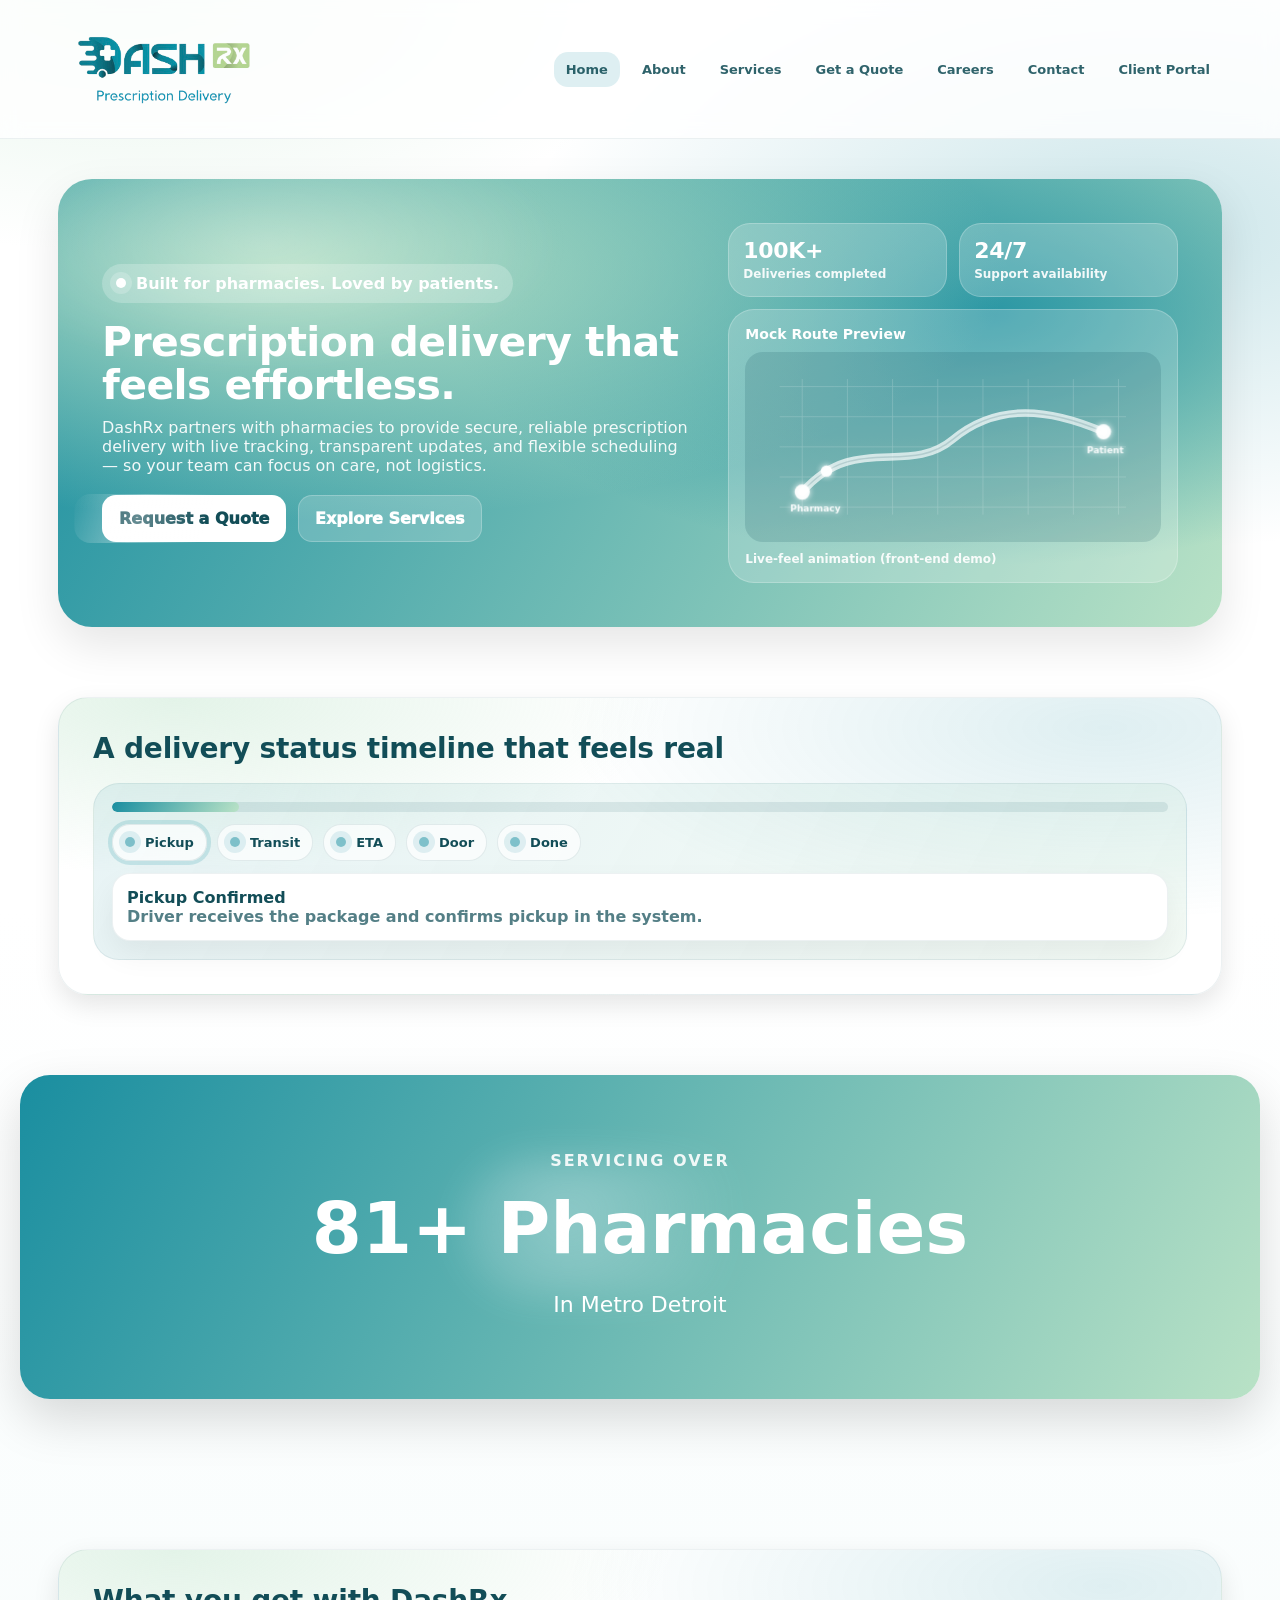
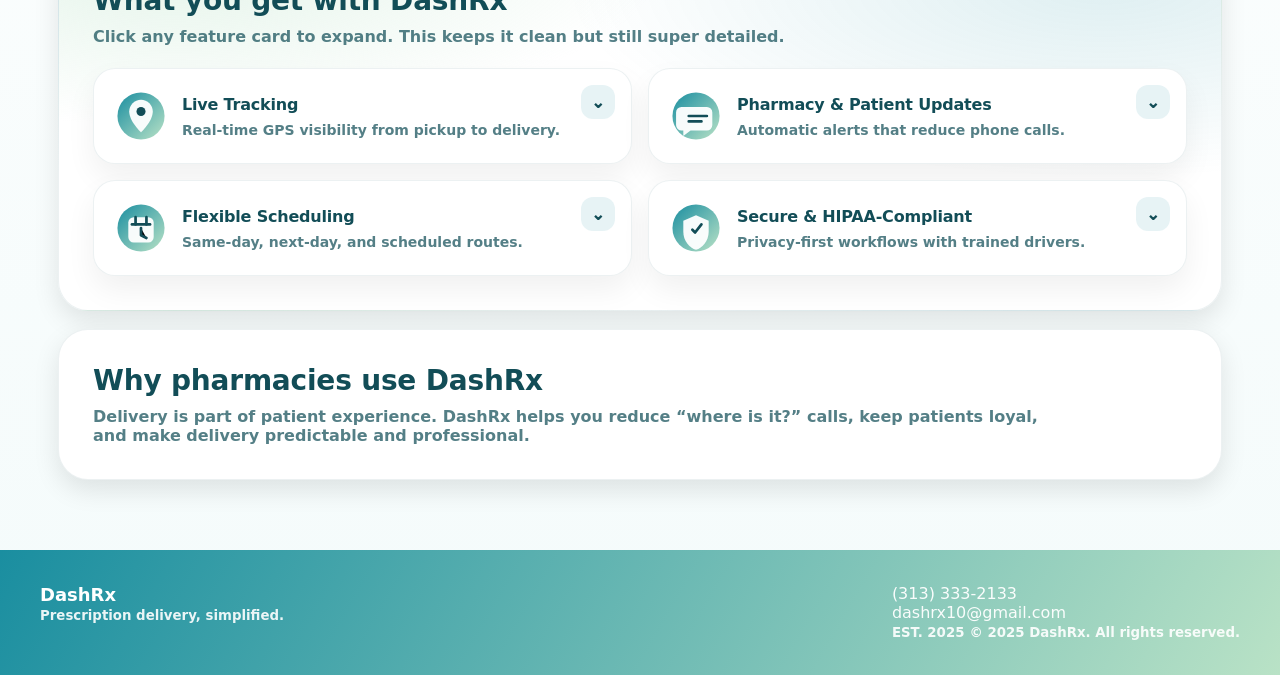
==== index.html @ f0a57be0 "Add files via upload" ====
<!doctype html><html lang="en"><head>
<meta charset="utf-8"><meta name="viewport" content="width=device-width, initial-scale=1">
<title>DashRx | Prescription Delivery Partner</title><link rel="stylesheet" href="css/style.css"></head>
<body><div class="page">

<div class="header">
  <div class="navbar">
    <a class="brand" href="index.html">
      <img src="assets/dashrx_logo.png" alt="DashRx logo">
      <div class="brand-text">
      </div>
    </a>
    <nav class="navlinks"><a href="index.html" aria-current="page">Home</a>
<a href="about.html">About</a>
<a href="services.html">Services</a>
<a href="quote.html">Get a Quote</a>
<a href="careers.html">Careers</a>
<a href="contact.html">Contact</a><a href="https://dispatch.spoke.com/login" target="_blank" rel="noopener noreferrer">Client Portal</a>
</nav>
    <button class="navbtn" type="button" data-navbtn aria-expanded="false" aria-label="Open menu">Menu</button>
  </div>
  <div class="drawer" data-drawer data-open="false"><a href="index.html">Home</a>
<a href="about.html">About</a>
<a href="services.html">Services</a>
<a href="quote.html">Get a Quote</a>
<a href="careers.html">Careers</a>
<a href="contact.html">Contact</a>
<a href="https://dispatch.spoke.com/login" target="_blank" rel="noopener noreferrer" class="portal-link">Client Portal</a></div>
</div>

<div class="hero"><div class="hero-wrap">
  <canvas class="particles" data-particles></canvas><div class="hero-grid">
  <div>
    <div class="kicker"><span class="dot"></span> Built for pharmacies. Loved by patients.</div>
    <h1>Prescription delivery that feels effortless.</h1>
    <p>DashRx partners with pharmacies to provide secure, reliable prescription delivery with live tracking, transparent updates, and flexible scheduling — so your team can focus on care, not logistics.</p>
    <div class="hero-cta">
      <a class="btn primary" href="quote.html">Request a Quote</a>
      <a class="btn ghost" href="services.html">Explore Services</a>
    </div>
  </div>
  <aside class="hero-side" aria-label="DashRx live preview widgets">
    <div class="kpi-row">
      <div class="kpi"><strong data-counter data-target="100" data-suffix="K+">0</strong><span>Deliveries completed</span></div>
      <div class="kpi"><strong data-counter data-target="24" data-suffix="/7">0</strong><span>Support availability</span></div>
    </div>
    <div class="mapcard">
      <h3>Mock Route Preview</h3>
      <div class="mapwrap">
<svg viewBox="0 0 520 220" xmlns="http://www.w3.org/2000/svg" aria-label="Mock route map">
  <defs>
    <linearGradient id="road" x1="0" y1="0" x2="1" y2="1">
      <stop offset="0" stop-color="rgba(255,255,255,.80)"/>
      <stop offset="1" stop-color="rgba(255,255,255,.55)"/>
    </linearGradient>
    <filter id="glow" x="-50%" y="-50%" width="200%" height="200%">
      <feGaussianBlur stdDeviation="4" result="b"/>
      <feMerge><feMergeNode in="b"/><feMergeNode in="SourceGraphic"/></feMerge>
    </filter>
  </defs>
  <g opacity="0.22" stroke="white">
    <path d="M30 30H490" /><path d="M30 70H490" /><path d="M30 110H490" /><path d="M30 150H490" /><path d="M30 190H490" />
    <path d="M60 20V200" /><path d="M120 20V200" /><path d="M180 20V200" /><path d="M240 20V200" />
    <path d="M300 20V200" /><path d="M360 20V200" /><path d="M420 20V200" /><path d="M480 20V200" />
  </g>
  <path data-mappath d="M60 170 C 130 90, 200 150, 260 100 S 390 60, 460 90" stroke="url(#road)" stroke-width="10" fill="none" stroke-linecap="round"/>
  <path d="M60 170 C 130 90, 200 150, 260 100 S 390 60, 460 90" stroke="rgba(18,77,87,.30)" stroke-width="2" fill="none" stroke-linecap="round" opacity="0.55"/>
  <g filter="url(#glow)">
    <circle cx="60" cy="170" r="10" fill="white" opacity=".95"/><circle cx="460" cy="90" r="10" fill="white" opacity=".95"/>
    <text x="44" y="196" font-size="12" fill="white" opacity=".92" font-weight="800">Pharmacy</text>
    <text x="438" y="118" font-size="12" fill="white" opacity=".92" font-weight="800">Patient</text>
  </g>
  <circle data-mapdot cx="60" cy="170" r="7.5" fill="white" opacity=".98" filter="url(#glow)"/>
</svg>
</div>
      <div class="map-legend">Live-feel animation (front-end demo)</div>
    </div>
  </aside>
</div></div></div></div>


<section class="section"><div class="panel soft">
  <h2 class="h2">A delivery status timeline that feels real</h2>
  <div class="timeline" data-timeline>
    <div class="tline-bar"><div data-tbar></div></div>

    <div class="tline-steps">
      <div class="tstep active" data-tstep data-pct="12" data-title="Pickup Confirmed" data-msg="Driver receives the package and confirms pickup in the system.">
        <span class="dotmini"></span> Pickup
      </div>
      <div class="tstep" data-tstep data-pct="38" data-title="In Transit" data-msg="Live tracking is active. ETA updates as the driver moves.">
        <span class="dotmini"></span> Transit
      </div>
      <div class="tstep" data-tstep data-pct="62" data-title="Arriving Soon" data-msg="Patient notified and delivery window confirmed.">
        <span class="dotmini"></span> ETA
      </div>
      <div class="tstep" data-tstep data-pct="84" data-title="At Door" data-msg="Driver arrives and completes verification steps your pharmacy requires.">
        <span class="dotmini"></span> Door
      </div>
      <div class="tstep" data-tstep data-pct="100" data-title="Delivered" data-msg="Delivery completed with proof-of-delivery recorded.">
        <span class="dotmini"></span> Done
      </div>
    </div>

    <div class="tdetail">
      <strong data-ttitle>Pickup Confirmed</strong>
      <span data-tmsg>Driver receives the package and confirms pickup in the system.</span>
    </div>
  </div>
</div></section>
<section style="padding:80px 20px; text-align:center; position:relative; overflow:hidden;">
  <div style="background:linear-gradient(120deg,#1a8ea0,#b9e2c6); border-radius:30px; padding:60px 40px; color:white; box-shadow:0 20px 50px rgba(0,0,0,0.15);">
    <p style="letter-spacing:2px; font-weight:600; opacity:0.9;">SERVICING OVER</p>
    <h1 style="font-size:clamp(40px, 10vw, 72px); font-weight:800; margin:10px 0; position:relative;"><span class="glow-num" aria-hidden="true"></span><span data-counter data-target="100" data-suffix="+">0</span> Pharmacies</h1>
    <p style="font-size:clamp(18px, 4.8vw, 22px); font-weight:500;">In Metro Detroit</p>
  </div>
</section>



<section class="section"><div class="panel soft">
  <h2 class="h2">What you get with DashRx</h2>
  <p class="sub">Click any feature card to expand. This keeps it clean but still super detailed.</p>
  
<div class="feature-grid">
  <div class="fcard" role="button" tabindex="0">
    <div class="chev">⌄</div>
    <div class="top">
      <img src="assets/ic_tracking.svg" alt="Live tracking icon">
      <div>
        <h3>Live Tracking</h3>
        <p>Real-time GPS visibility from pickup to delivery.</p>
      </div>
    </div>
    <div class="more">
      <ul>
        <li><strong>Live ETA updates</strong> that refresh as drivers move</li>
        <li><strong>Shareable tracking</strong> for staff visibility</li>
        <li><strong>Proof of delivery</strong>: photo + signature options</li>
      </ul>
      <div class="helper">Tap again to collapse.</div>
    </div>
  </div>

  <div class="fcard" role="button" tabindex="0">
    <div class="chev">⌄</div>
    <div class="top">
      <img src="assets/ic_updates.svg" alt="Updates icon">
      <div>
        <h3>Pharmacy & Patient Updates</h3>
        <p>Automatic alerts that reduce phone calls.</p>
      </div>
    </div>
    <div class="more">
      <ul>
        <li>Pickup confirmed, in transit, delivered notifications</li>
        <li>Optional patient-facing messaging (if enabled)</li>
        <li>Status logs that keep staff in sync</li>
      </ul>
    </div>
  </div>

  <div class="fcard" role="button" tabindex="0">
    <div class="chev">⌄</div>
    <div class="top">
      <img src="assets/ic_schedule.svg" alt="Scheduling icon">
      <div>
        <h3>Flexible Scheduling</h3>
        <p>Same-day, next-day, and scheduled routes.</p>
      </div>
    </div>
    <div class="more">
      <ul>
        <li>Recurring deliveries for adherence programs</li>
        <li>Batch runs for better cost-per-stop</li>
        <li>Peak-hour support when you’re busiest</li>
      </ul>
    </div>
  </div>

  <div class="fcard" role="button" tabindex="0">
    <div class="chev">⌄</div>
    <div class="top">
      <img src="assets/ic_shield.svg" alt="HIPAA compliance icon">
      <div>
        <h3>Secure & HIPAA-Compliant</h3>
        <p>Privacy-first workflows with trained drivers.</p>
      </div>
    </div>
    <div class="more">
      <ul>
        <li>Discreet delivery practices</li>
        <li>Secure handling and verification options</li>
        <li>Professional driver standards</li>
      </ul>
    </div>
  </div>
</div>

</div></section>

<section class="section" style="padding-top:18px;"><div class="panel">
  <h2 class="h2">Why pharmacies use DashRx</h2>
  <p class="sub">Delivery is part of patient experience. DashRx helps you reduce “where is it?” calls, keep patients loyal, and make delivery predictable and professional.</p>
</div></section>


<div class="footer">
  <div class="inner">
    <div>
      <strong style="font-size:18px;">DashRx</strong><br>
      <small>Prescription delivery, simplified.</small>
    </div>
    <div class="footer-meta">
      <div><a href="tel:+13133332133">(313) 333-2133</a></div>
      <div><a href="mailto:dashrx10@gmail.com">dashrx10@gmail.com</a></div>
      <small>EST. 2025</small>
      <small class="copyright">&copy; 2025</span> DashRx. All rights reserved.</small>
    </div>
  </div>
</div>

<script src="js/main.js"></script>
</div></body></html>
---- css/style.css ----
:root{
  --primary:#1a8ea0;
  --secondary:#b9e2c6;
  --ink:#124d57;
  --bg:#f4fbfb;
  --muted: rgba(18,77,87,.72);
  --card:#ffffff;
  --shadow: 0 18px 45px rgba(0,0,0,.10);
  --shadow2: 0 10px 26px rgba(0,0,0,.10);
  --ring: 0 0 0 4px rgba(26,142,160,.18);
  --radius: 22px;
  --radiusL: 30px;
}
*{ box-sizing:border-box; }
html{ scroll-behavior:smooth; }
body{
  margin:0;
  font-family: ui-sans-serif, system-ui, -apple-system, Segoe UI, Roboto, Arial, sans-serif;
  color:var(--ink);
  background:
    radial-gradient(900px 420px at 10% 0%, rgba(185,226,198,.35), rgba(185,226,198,0) 60%),
    radial-gradient(1000px 520px at 90% 10%, rgba(26,142,160,.22), rgba(26,142,160,0) 62%),
    linear-gradient(180deg,#fff 0%, #fff 40%, var(--bg) 100%);
}

/* Page fade transitions */
.page{ opacity:0; transform: translateY(6px); transition: opacity .28s ease, transform .28s ease; }
.page.ready{ opacity:1; transform: translateY(0); }
.page.leaving{ opacity:0; transform: translateY(-6px); }

/* Nav */
.header{
  position:sticky; top:0; z-index:50;
  backdrop-filter: blur(10px);
  background: rgba(255,255,255,.82);
  border-bottom: 1px solid rgba(18,77,87,.08);
}
.navbar{
  max-width:1200px; margin:0 auto;
  display:flex; align-items:center; justify-content:space-between;
  padding:14px 18px;
}
.brand{ display:flex; align-items:center; gap:12px; text-decoration:none; color:inherit; }
.brand img{ height:110px; width:auto; }
.brand .brand-text strong{ font-size:18px; letter-spacing:-.2px; }
.brand .brand-text span{ font-size:12px; color:var(--muted); font-weight:700; }

.navlinks{ display:flex; align-items:center; gap:10px; }
.navlinks a{
  text-decoration:none; font-weight:800; font-size:13px;
  padding:10px 12px; border-radius:14px;
  color: rgba(18,77,87,.88);
  transition: background .18s ease, transform .18s ease;
}
.navlinks a:hover{ background: rgba(26,142,160,.10); transform: translateY(-1px); }
.navlinks a[aria-current="page"]{ background: rgba(26,142,160,.14); }

.navbtn{
  display:none;
  border:1px solid rgba(18,77,87,.18);
  background:white; border-radius:14px; padding:10px 12px;
  cursor:pointer;
}
.navbtn:focus{ outline:none; box-shadow: var(--ring); }
.drawer{
  display:none; padding:10px 18px 18px;
  border-top:1px solid rgba(18,77,87,.08);
}
.drawer a{ display:block; padding:12px 12px; border-radius:14px; text-decoration:none; font-weight:800; }
.drawer a:hover{ background: rgba(26,142,160,.10); }

/* Hero */
.hero{ max-width:1200px; margin:18px auto 0; padding:22px 18px 0; }
.hero-wrap{
  border-radius: 34px; overflow:hidden; box-shadow: var(--shadow);
  background:
    radial-gradient(1200px 420px at 20% 20%, rgba(185,226,198,.95), rgba(185,226,198,0) 60%),
    radial-gradient(900px 420px at 80% 30%, rgba(26,142,160,.85), rgba(26,142,160,0) 60%),
    linear-gradient(120deg, var(--primary), var(--secondary));
  position:relative;
}
.hero-wrap:after{
  content:""; position:absolute; inset:-40px;
  background: radial-gradient(500px 220px at 20% 20%, rgba(255,255,255,.22), transparent 60%);
  pointer-events:none; animation: floatGlow 9s ease-in-out infinite;
}
@keyframes floatGlow{ 0%,100%{ transform: translate3d(0,0,0); opacity:.8; } 50%{ transform: translate3d(18px,10px,0); opacity:1; } }
.hero-grid{
  display:grid; grid-template-columns: 1.15fr .85fr; gap:18px;
  padding:44px; align-items:center; position:relative;
}
.kicker{
  display:inline-flex; align-items:center; gap:10px;
  padding:10px 14px; border-radius:999px;
  background: rgba(255,255,255,.22); color:white; font-weight:900;
}
.kicker .dot{ width:10px; height:10px; border-radius:50%; background:#fff; box-shadow: 0 0 0 6px rgba(255,255,255,.20); }
.hero h1{ margin:18px 0 10px; font-size: clamp(30px, 3.2vw, 54px); line-height:1.06; color:white; letter-spacing:-.6px; }
.hero p{ margin:0; font-size:16px; color: rgba(255,255,255,.92); max-width:58ch; }
.hero-cta{ display:flex; gap:12px; margin-top:20px; flex-wrap:wrap; }

.btn{
  display:inline-flex; align-items:center; justify-content:center; gap:10px;
  padding:13px 16px; border-radius:14px; text-decoration:none; font-weight:950;
  cursor:pointer; border:1px solid rgba(255,255,255,.22);
  transition: transform .18s ease, box-shadow .18s ease, background .18s ease;
}
.btn.primary{ background:white; color: var(--ink); }
.btn.primary:hover{ transform: translateY(-1px); box-shadow: var(--shadow2); }
.btn.ghost{ background: rgba(255,255,255,.18); color: white; }
.btn.ghost:hover{ background: rgba(255,255,255,.24); transform: translateY(-1px); }

.hero-side{ display:grid; gap:12px; }
.kpi-row{ display:grid; grid-template-columns: 1fr 1fr; gap:12px; }
.kpi{
  border-radius:22px; background: rgba(255,255,255,.20);
  border:1px solid rgba(255,255,255,.22);
  padding:14px; color:white;
}
.kpi strong{ display:block; font-size:22px; letter-spacing:-.3px; }
.kpi span{ font-size:12px; opacity:.92; font-weight:800; }

.mapcard{
  border-radius:26px; background: rgba(255,255,255,.20);
  border:1px solid rgba(255,255,255,.22);
  padding:16px; color:white; overflow:hidden;
}
.mapcard h3{ margin:0 0 10px; font-size:14px; }
.mapwrap{ background: rgba(18,77,87,.16); border-radius:18px; padding:12px; }
.mapwrap svg{ width:100%; height:auto; display:block; }
.map-legend{ margin-top:10px; font-size:12px; opacity:.92; font-weight:800; }

/* Sections */
.section{ max-width:1200px; margin:0 auto; padding:70px 18px 0; }
.panel{
  border-radius: var(--radiusL); background:white; box-shadow: var(--shadow2);
  padding:34px; border:1px solid rgba(18,77,87,.08);
}
.panel.soft{
  background:
    radial-gradient(900px 320px at 10% 0%, rgba(185,226,198,.40), rgba(185,226,198,0) 55%),
    radial-gradient(900px 320px at 90% 10%, rgba(26,142,160,.14), rgba(26,142,160,0) 60%),
    linear-gradient(180deg, #ffffff, #ffffff);
}
.h2{ margin:0 0 10px; font-size:28px; letter-spacing:-.2px; }
.sub{ margin:0; color: var(--muted); max-width:86ch; font-weight:650; }

/* Feature cards */
.feature-grid{ display:grid; grid-template-columns: repeat(2, minmax(0,1fr)); gap:16px; margin-top:22px; }
.fcard{
  background: var(--card); border-radius: var(--radius);
  border:1px solid rgba(18,77,87,.08); padding:18px;
  box-shadow: 0 14px 30px rgba(0,0,0,.06);
  cursor:pointer; position:relative; overflow:hidden;
  transition: transform .18s ease, box-shadow .18s ease;
}
.fcard:hover{ transform: translateY(-2px); box-shadow: 0 18px 45px rgba(0,0,0,.10); }
.fcard .top{ display:flex; align-items:center; gap:12px; }
.fcard img{ width:58px; height:58px; }
.fcard h3{ margin:0; font-size:16px; letter-spacing:-.2px; }
.fcard p{ margin:8px 0 0; color: var(--muted); font-size:14px; font-weight:650; }
.fcard .more{ margin-top:14px; display:none; color: rgba(18,77,87,.90); font-size:14px; line-height:1.7; font-weight:650; }
.fcard.open .more{ display:block; }
.fcard .chev{
  position:absolute; right:16px; top:16px;
  width:34px; height:34px; border-radius:12px;
  display:flex; align-items:center; justify-content:center;
  background: rgba(26,142,160,.10);
  font-weight:950; transition: transform .18s ease;
}
.fcard.open .chev{ transform: rotate(180deg); }

/* Step form */
.stepper{ margin-top:18px; display:grid; gap:14px; }
.progressbar{ height:10px; background: rgba(18,77,87,.10); border-radius:999px; overflow:hidden; }
.progressbar > div{ height:100%; width:0%; background: linear-gradient(120deg, var(--primary), var(--secondary)); border-radius:999px; transition: width .35s ease; }
.steps{ display:flex; gap:10px; flex-wrap:wrap; font-weight:900; color: rgba(18,77,87,.80); font-size:12px; }
.steps .pill{ padding:8px 10px; border-radius:999px; background: rgba(26,142,160,.10); }
.steps .pill.active{ background: rgba(26,142,160,.18); box-shadow: var(--ring); }

.form{ margin-top:14px; display:grid; gap:14px; }
.row2{ display:grid; grid-template-columns: 1fr 1fr; gap:14px; }
label{ font-weight:900; font-size:13px; }
input, textarea, select{
  width:100%; padding:14px; border-radius:14px;
  border:1px solid rgba(18,77,87,.16);
  font: inherit; background:white;
}
input:focus, textarea:focus, select:focus{ outline:none; box-shadow: var(--ring); border-color: rgba(26,142,160,.55); }
textarea{ min-height:120px; resize:vertical; }
.helper{ font-size:12px; color: var(--muted); font-weight:650; }

.step{ display:none; }
.step.active{ display:block; animation: stepIn .22s ease; }
@keyframes stepIn{ from{ opacity:0; transform: translateY(6px);} to{ opacity:1; transform: translateY(0);} }

.actions{ display:flex; justify-content:space-between; gap:12px; flex-wrap:wrap; margin-top:8px; }
.btnform{
  border:none; border-radius:14px; padding:14px 16px;
  font-weight:950; background: var(--primary); color:white; cursor:pointer;
  transition: transform .18s ease, filter .18s ease;
}
.btnform:hover{ filter: brightness(.96); transform: translateY(-1px); }
.btnsubtle{
  border: 1px solid rgba(18,77,87,.18);
  background: white; color: var(--ink);
  border-radius: 14px; padding: 14px 16px;
  font-weight: 950; cursor:pointer;
}
.btnsubtle:hover{ box-shadow: var(--shadow2); transform: translateY(-1px); }

.hp{ position:absolute; left:-9999px; opacity:0; height:0; }

/* Footer */
.footer{
  margin-top:70px; padding:34px 18px;
  background: linear-gradient(120deg, var(--primary), var(--secondary));
  color:white;
}
.footer .inner{
  max-width:1200px; margin:0 auto;
  display:flex; align-items:flex-start; justify-content:space-between;
  gap:18px; flex-wrap:wrap;
}
.footer a{ color:white; opacity:.95; text-decoration:none; }
.footer small{ opacity:.9; font-weight:700; }

.pagehead{ max-width:1200px; margin:18px auto 0; padding:0 18px; }
.breadcrumb{ color: rgba(18,77,87,.70); font-weight:900; font-size:13px; }
.pagehead h1{ margin:10px 0 0; font-size: clamp(28px, 3vw, 44px); letter-spacing:-.4px; }

@media (max-width: 980px){
  .hero-grid{ grid-template-columns: 1fr; }
}
@media (max-width: 820px){
  .navlinks{ display:none; }
  .navbtn{ display:inline-flex; }
  .feature-grid{ grid-template-columns: 1fr; }
  .row2{ grid-template-columns: 1fr; }
  .panel{ padding:22px; }
  .hero-grid{ padding:28px; }
  .kpi-row{ grid-template-columns: 1fr; }
}



/* ===== Cool+ micro-interactions & particles ===== */
.hero-wrap{ position:relative; }
.particles{
  position:absolute; inset:0; width:100%; height:100%;
  opacity:.65; pointer-events:none;
}

/* Button shine sweep */
.btn{ position:relative; will-change: transform; }
.btn:before{
  content:""; position:absolute; inset:-2px; border-radius:16px;
  background: linear-gradient(110deg, transparent 0%, rgba(255,255,255,.35) 35%, transparent 70%);
  transform: translateX(-120%);
  transition: transform .55s ease;
  pointer-events:none;
}
.btn:hover:before{ transform: translateX(120%); }

/* Card lift/tilt */
.fcard{ will-change: transform; }
.fcard:hover{ transform: translateY(-3px) rotateX(1deg) rotateY(-1deg); }

/* ===== Delivery status timeline ===== */
.timeline{
  margin-top:18px;
  display:grid;
  gap: 12px;
  border-radius: 26px;
  background: linear-gradient(120deg, rgba(26,142,160,.10), rgba(185,226,198,.18));
  border: 1px solid rgba(18,77,87,.08);
  padding: 18px;
}
.tline-bar{
  height: 10px;
  background: rgba(18,77,87,.10);
  border-radius: 999px;
  overflow:hidden;
}
.tline-bar > div{
  height:100%;
  width: 0%;
  background: linear-gradient(120deg, var(--primary), var(--secondary));
  border-radius:999px;
  transition: width .35s ease;
}
.tline-steps{ display:flex; gap:10px; flex-wrap:wrap; }
.tstep{
  display:flex; align-items:center; gap:10px;
  padding: 10px 12px;
  border-radius: 18px;
  background: rgba(255,255,255,.70);
  border: 1px solid rgba(18,77,87,.10);
  cursor:pointer;
  transition: transform .18s ease, box-shadow .18s ease, background .18s ease;
  font-weight: 900; font-size: 13px;
}
.tstep:hover{ transform: translateY(-2px); box-shadow: var(--shadow2); background: rgba(255,255,255,.85); }
.tstep.active{ box-shadow: var(--ring); }
.dotmini{
  width: 10px; height: 10px; border-radius: 50%;
  background: rgba(26,142,160,.55);
  box-shadow: 0 0 0 6px rgba(26,142,160,.12);
}
.tdetail{
  border-radius: 18px;
  background: white;
  border: 1px solid rgba(18,77,87,.08);
  padding: 14px;
  box-shadow: 0 14px 30px rgba(0,0,0,.06);
}
.tdetail strong{ display:block; }
.tdetail span{ color: var(--muted); font-weight:650; }


/* Subtle glow behind hero/badge counter */
.glow-num{
  position:absolute;
  left:50%;
  top:50%;
  transform: translate(-50%,-50%);
  width: 360px;
  height: 140px;
  border-radius: 999px;
  background: radial-gradient(circle at 30% 40%, rgba(255,255,255,.55), rgba(255,255,255,0) 65%);
  filter: blur(18px);
  opacity: .55;
  animation: glowPulse 3.6s ease-in-out infinite;
  pointer-events:none;
}
@keyframes glowPulse{
  0%,100%{ opacity:.45; transform: translate(-50%,-50%) scale(1); }
  50%{ opacity:.75; transform: translate(-50%,-50%) scale(1.06); }
}
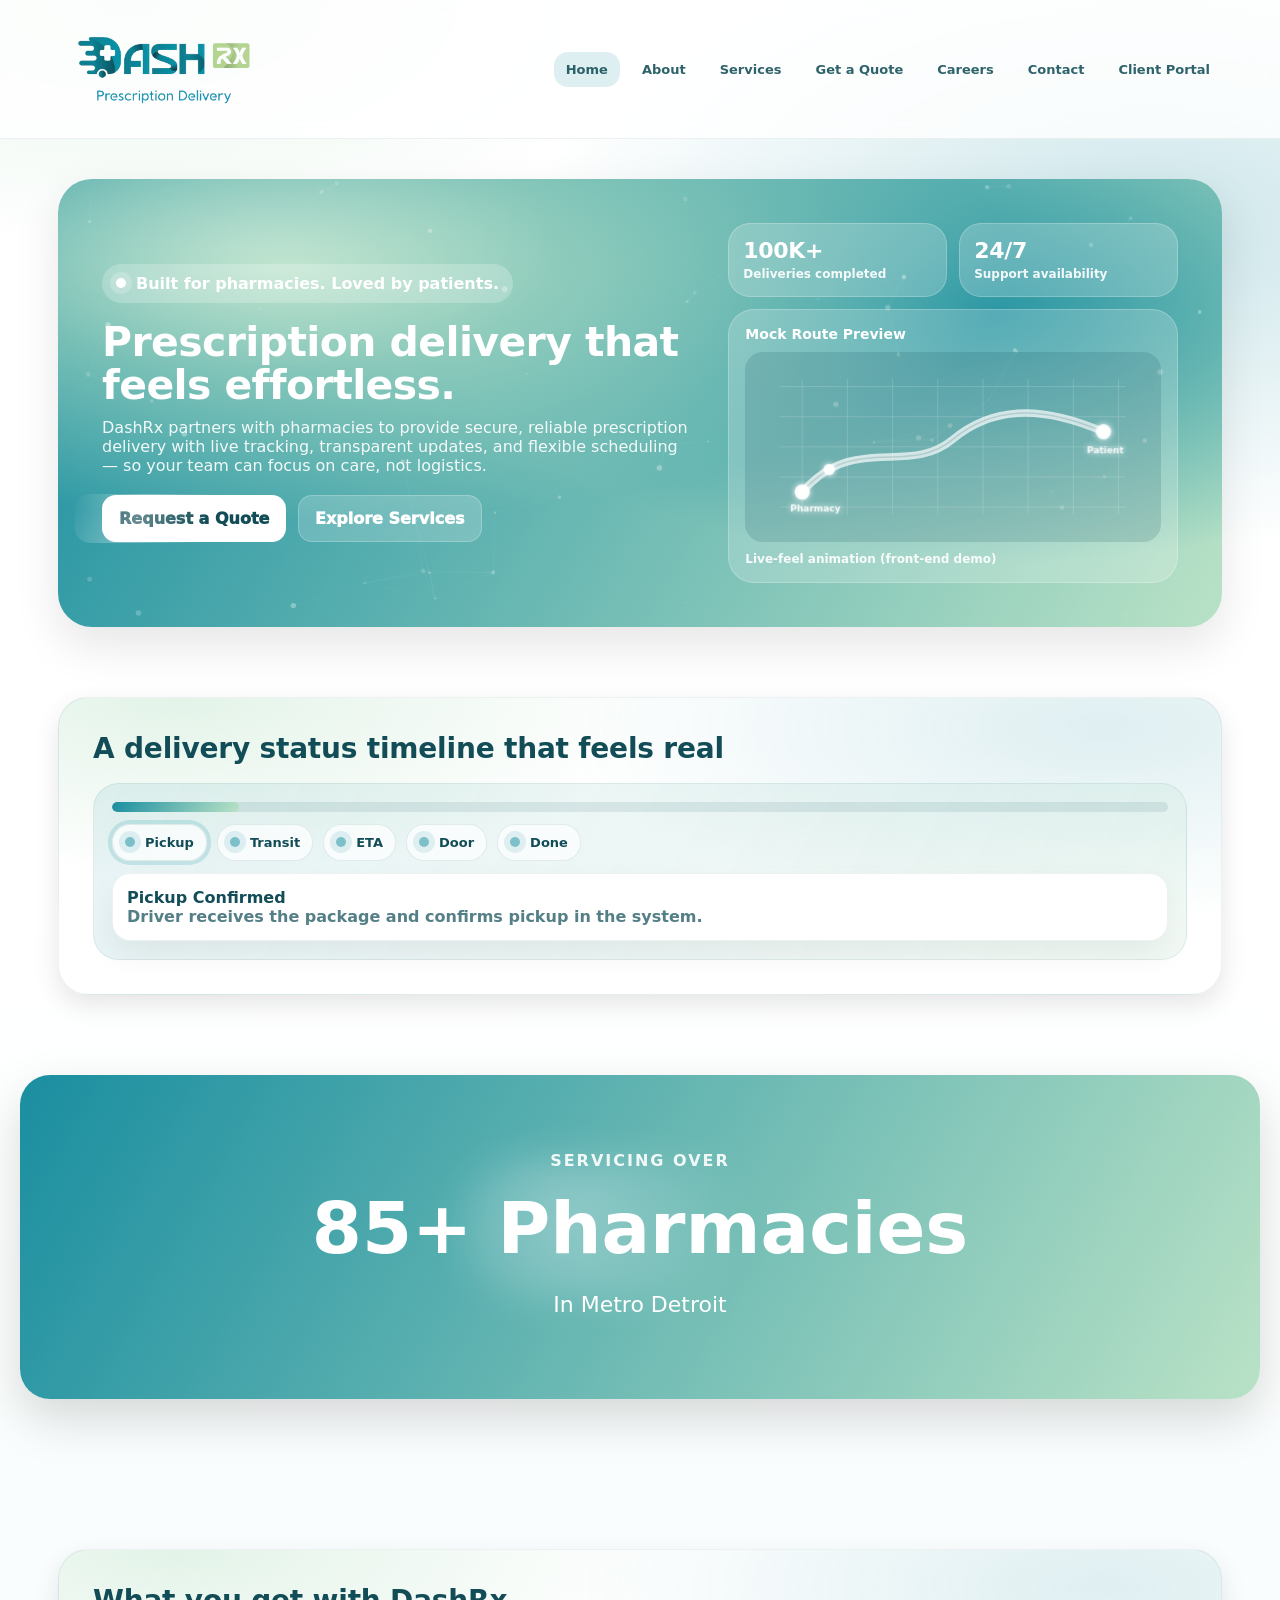
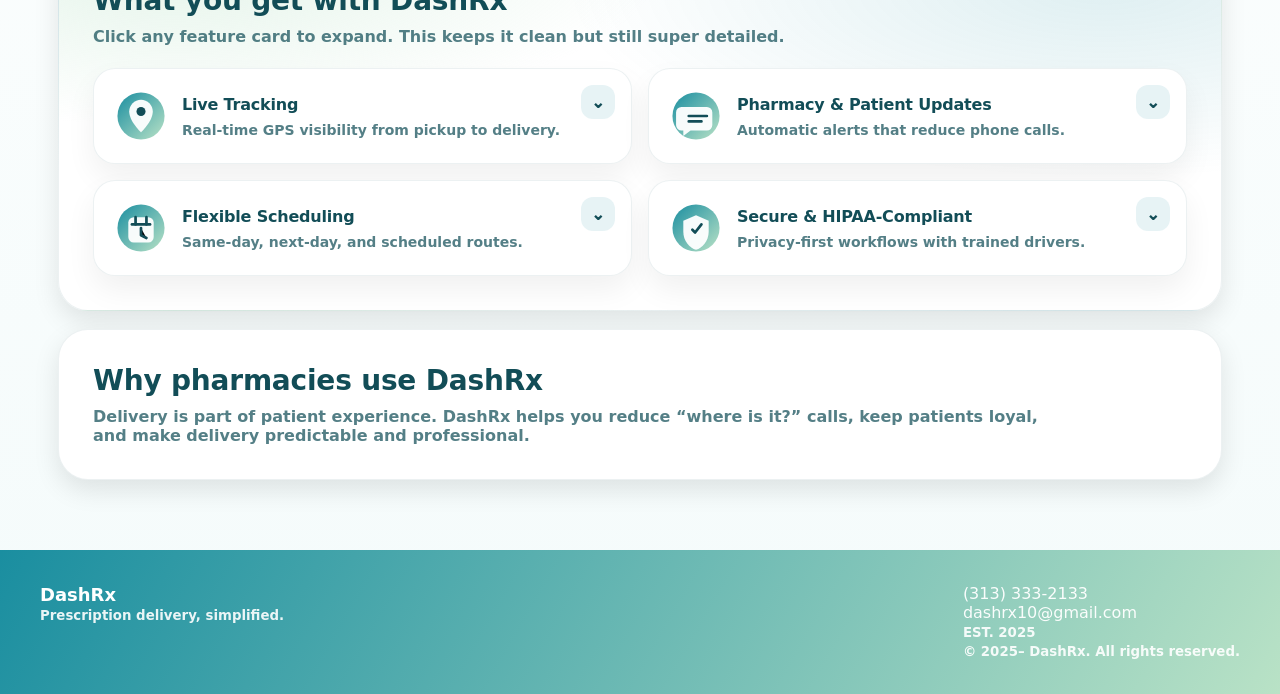
==== commit bea127b9: "Update index.html" ====
--- a/index.html
+++ b/index.html
@@ -214,8 +214,12 @@
     <div class="footer-meta">
       <div><a href="tel:+13133332133">(313) 333-2133</a></div>
       <div><a href="mailto:dashrx10@gmail.com">dashrx10@gmail.com</a></div>
+      
       <small>EST. 2025</small>
-      <small class="copyright">&copy; 2025</span> DashRx. All rights reserved.</small>
+      
+      <div class="copyright">
+        <small>&copy; 2025–<span data-year></span> DashRx. All rights reserved.</small>
+      </div>
     </div>
   </div>
 </div>
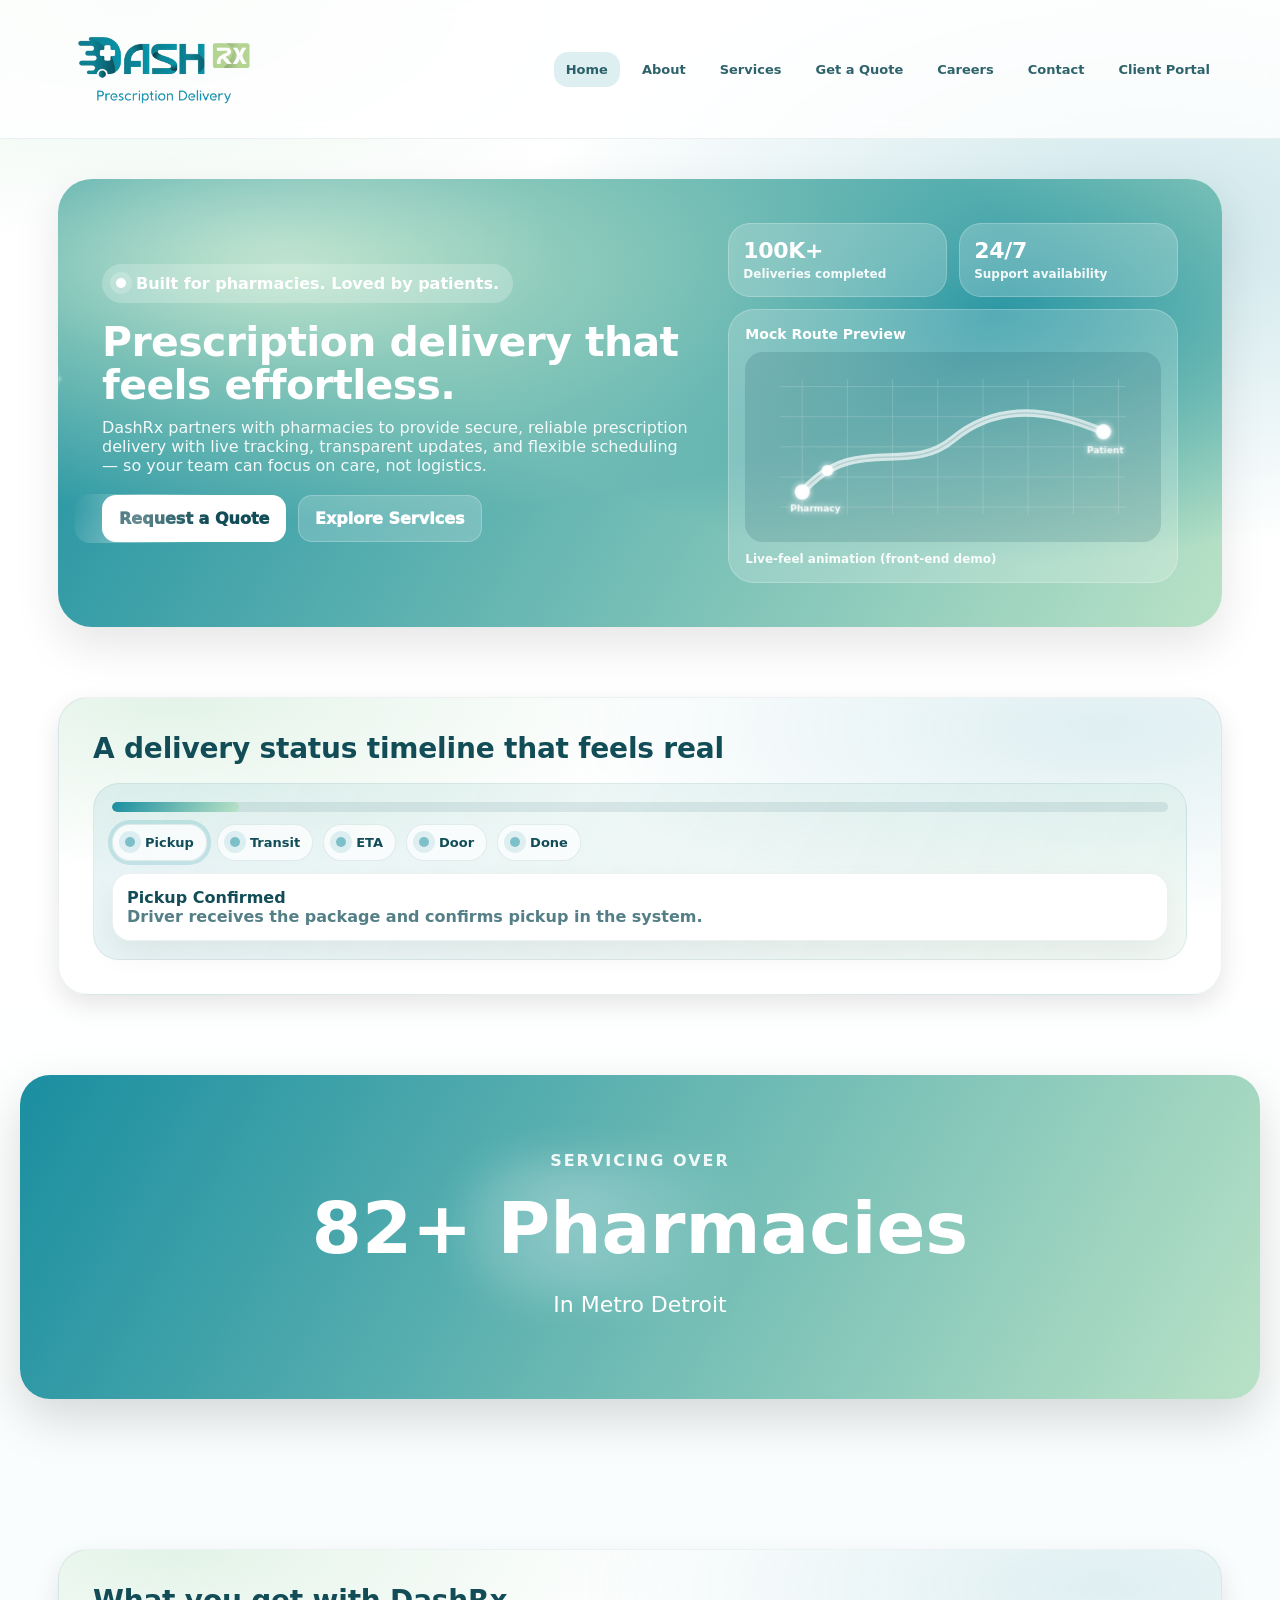
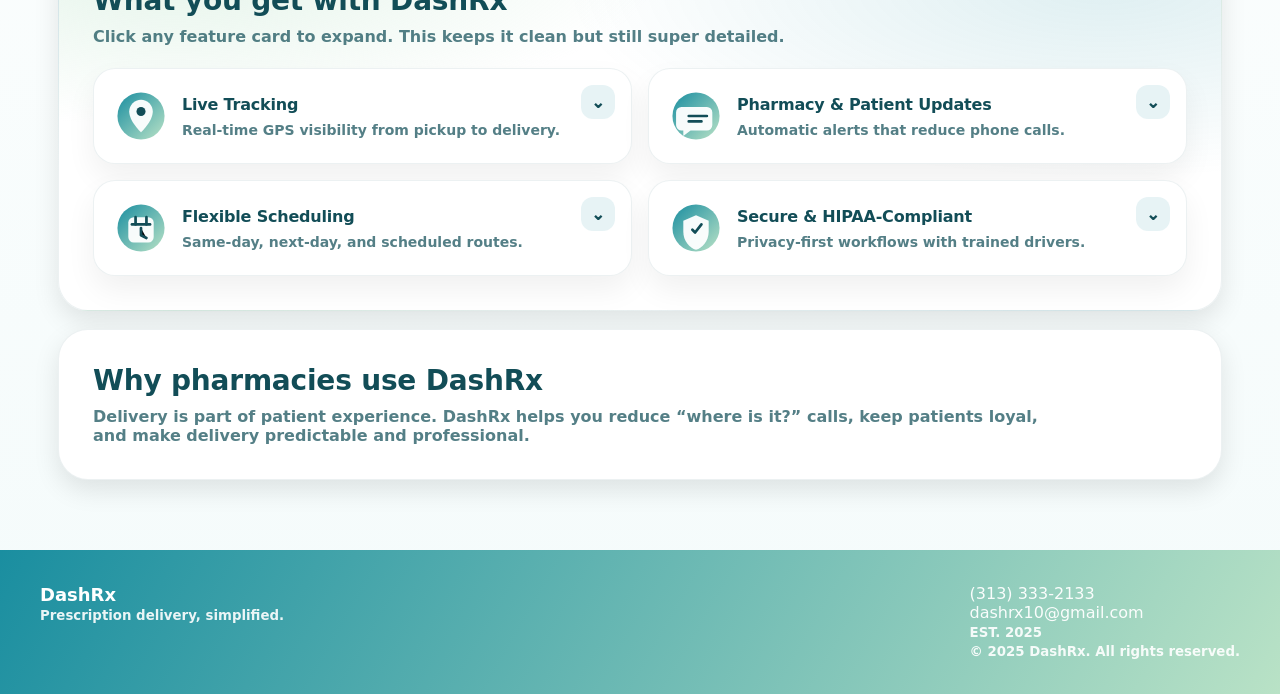
==== commit dddcbcd1: "Update index.html" ====
--- a/index.html
+++ b/index.html
@@ -218,7 +218,7 @@
       <small>EST. 2025</small>
       
       <div class="copyright">
-        <small>&copy; 2025–<span data-year></span> DashRx. All rights reserved.</small>
+        <small>&copy; 2025<span data-year></span> DashRx. All rights reserved.</small>
       </div>
     </div>
   </div>
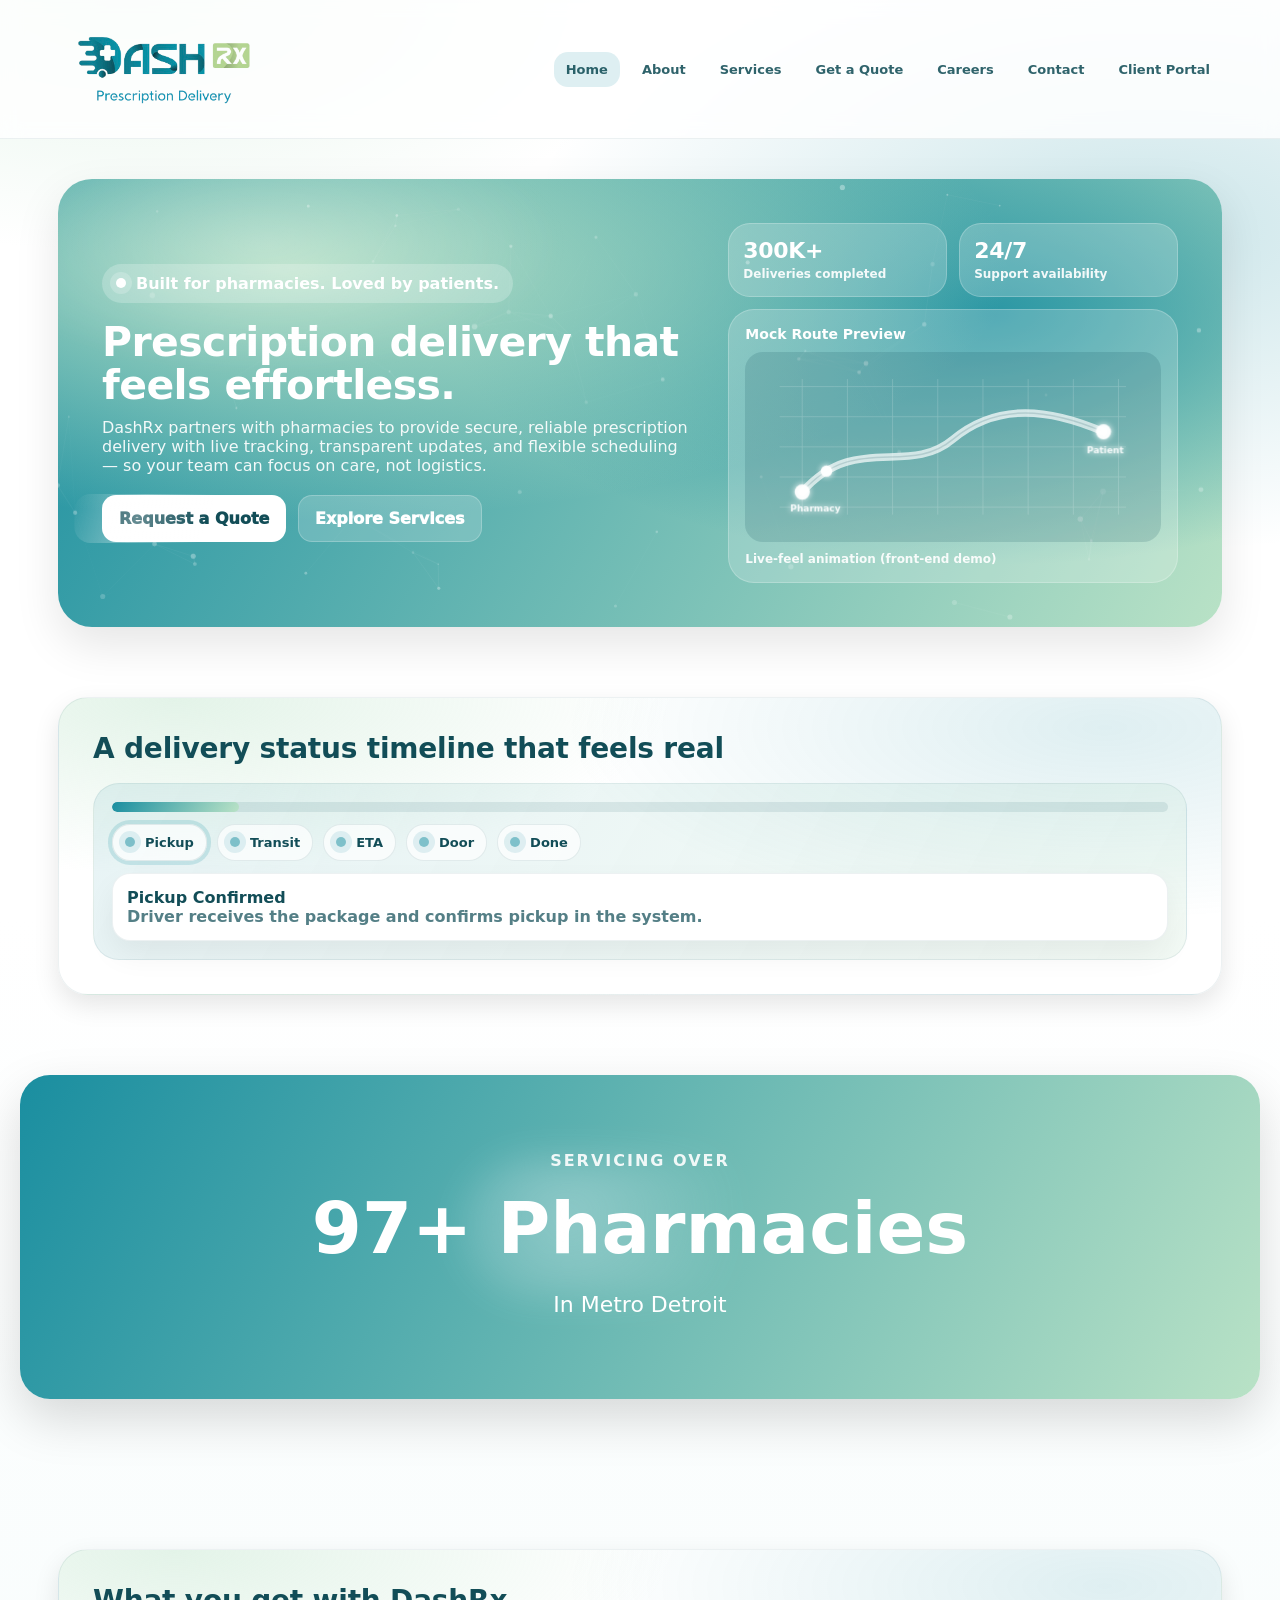
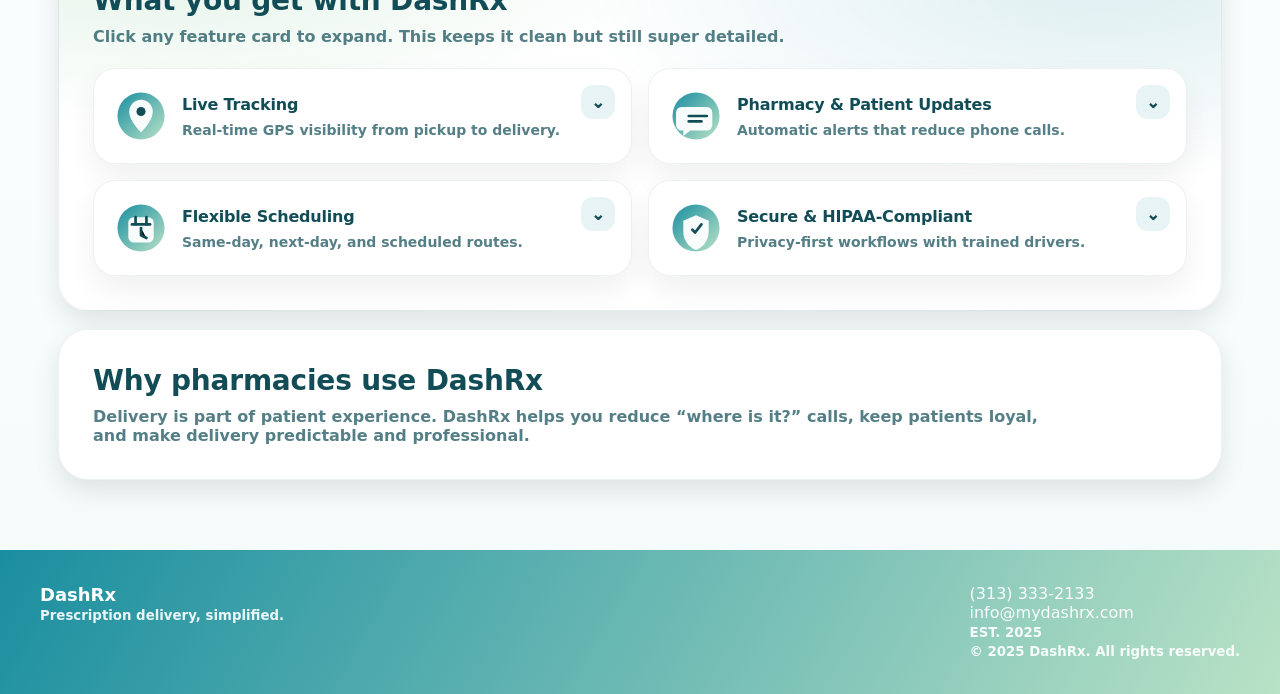
==== commit bea3e1f8: "Update delivery milestone and DashRx business contact emails" ====
--- a/index.html
+++ b/index.html
@@ -41,7 +41,7 @@
   </div>
   <aside class="hero-side" aria-label="DashRx live preview widgets">
     <div class="kpi-row">
-      <div class="kpi"><strong data-counter data-target="100" data-suffix="K+">0</strong><span>Deliveries completed</span></div>
+      <div class="kpi"><strong data-counter data-target="300" data-suffix="K+">300K+</strong><span>Deliveries completed</span></div>
       <div class="kpi"><strong data-counter data-target="24" data-suffix="/7">0</strong><span>Support availability</span></div>
     </div>
     <div class="mapcard">
@@ -213,7 +213,7 @@
     </div>
     <div class="footer-meta">
       <div><a href="tel:+13133332133">(313) 333-2133</a></div>
-      <div><a href="mailto:dashrx10@gmail.com">dashrx10@gmail.com</a></div>
+      <div><a href="mailto:info@mydashrx.com">info@mydashrx.com</a></div>
       
       <small>EST. 2025</small>
       
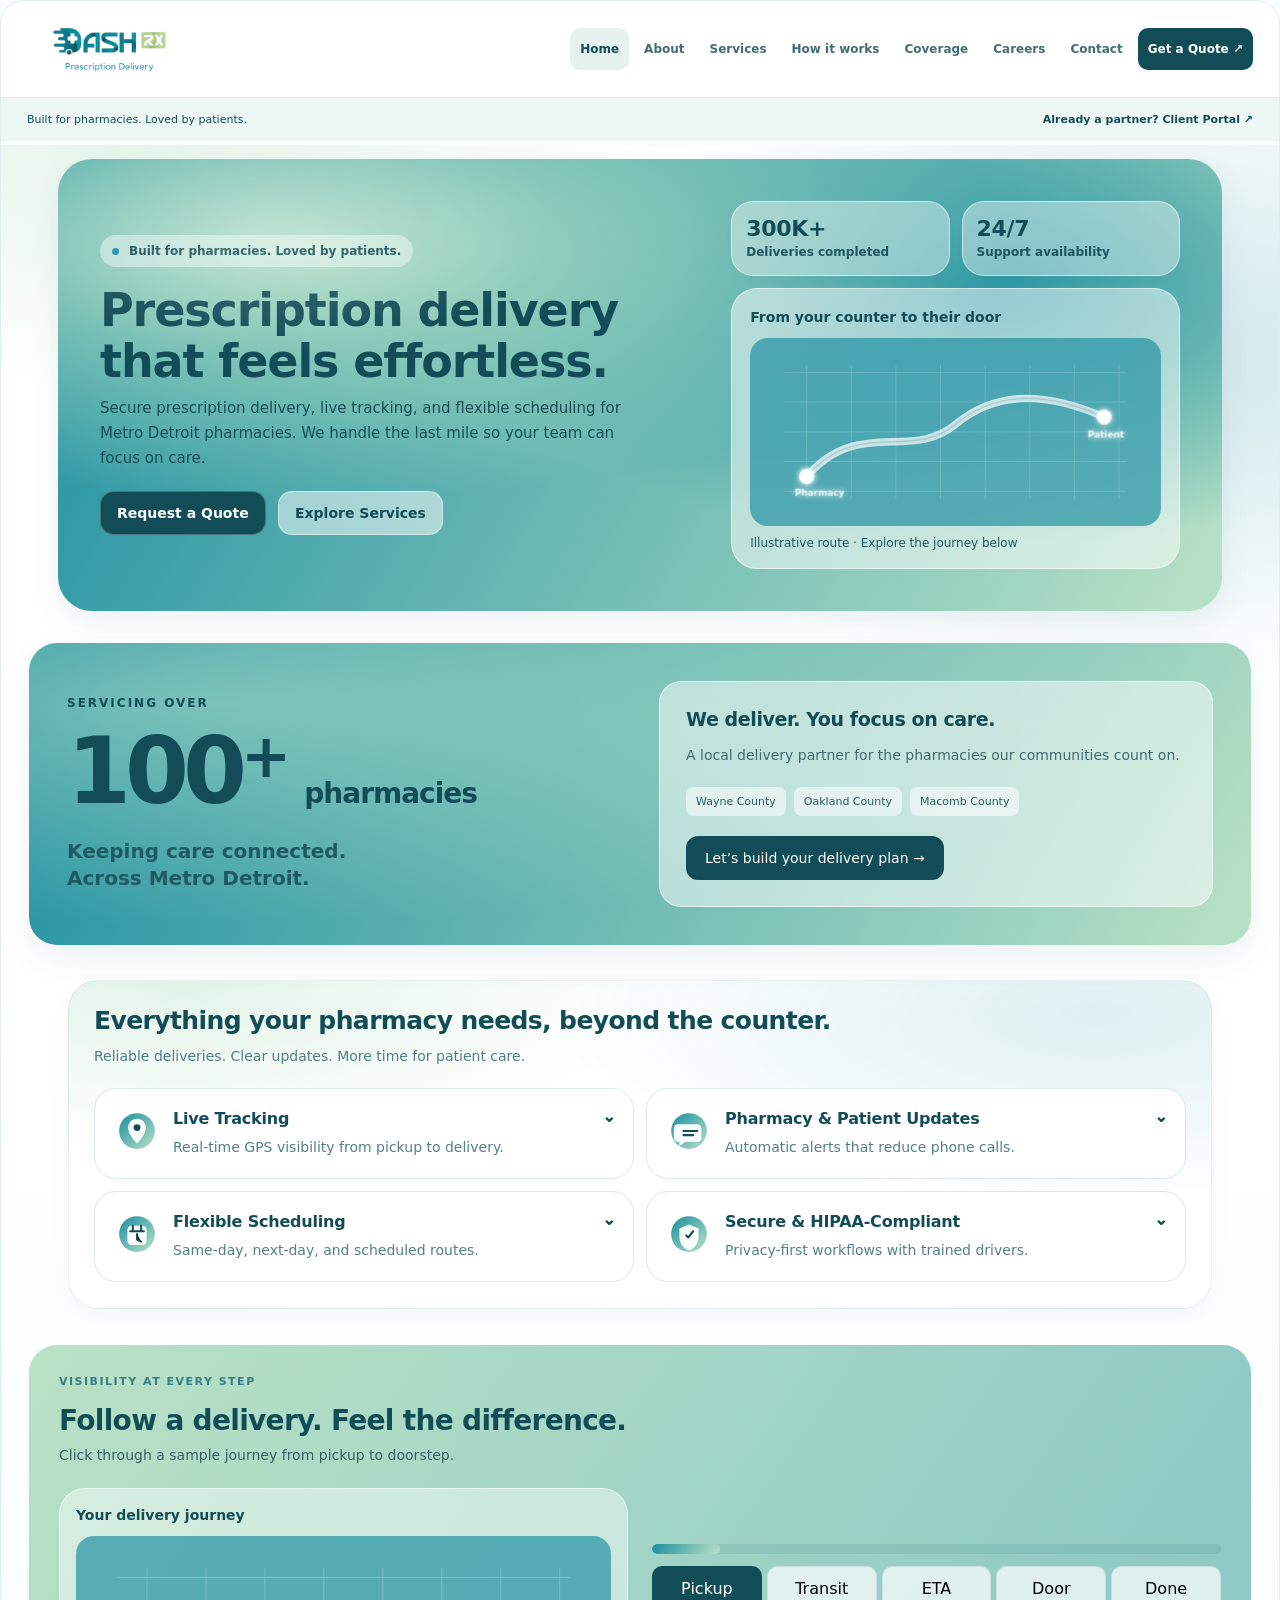
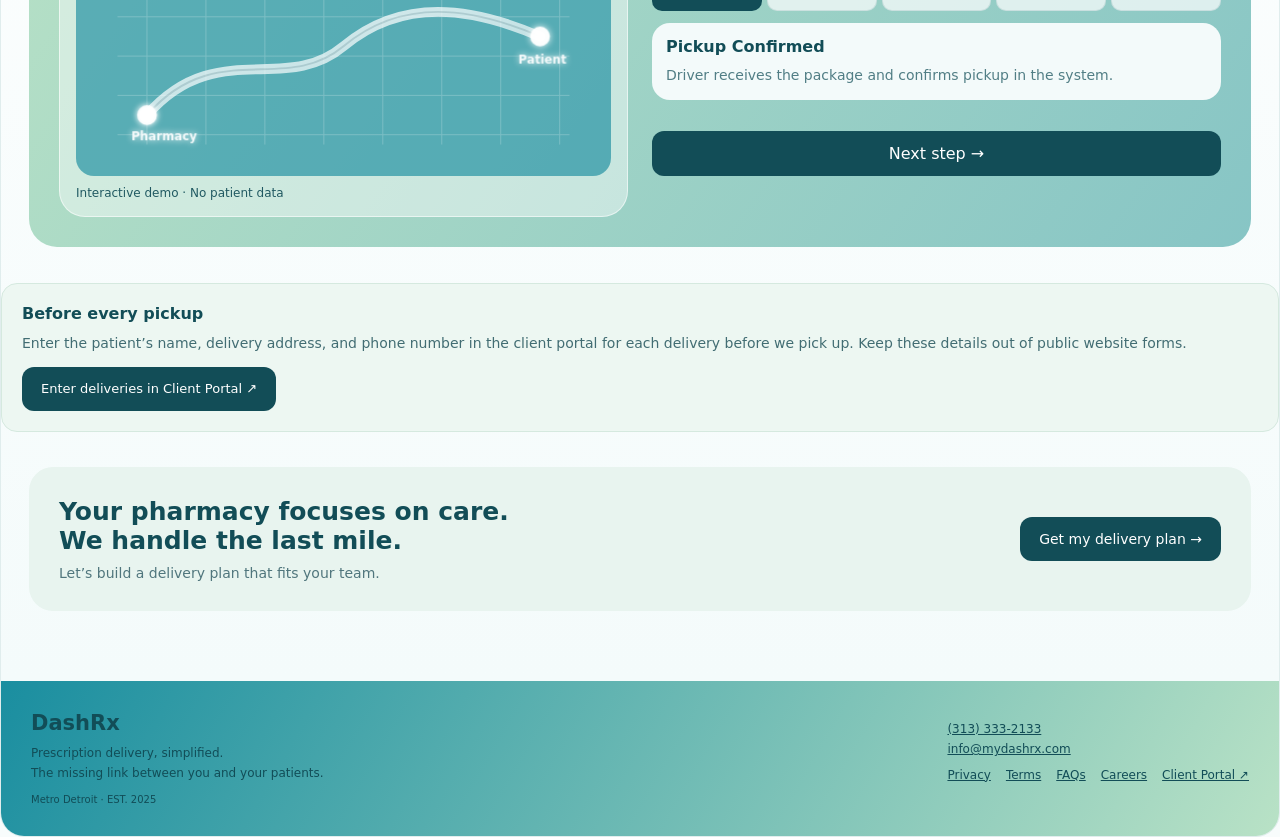
==== commit 4f6f44d5: "Refine DashRx website, add driver applications and county coverage" ====
--- a/index.html
+++ b/index.html
@@ -1,39 +1,13 @@
-<!doctype html><html lang="en"><head>
-<meta charset="utf-8"><meta name="viewport" content="width=device-width, initial-scale=1">
-<title>DashRx | Prescription Delivery Partner</title><link rel="stylesheet" href="css/style.css"></head>
-<body><div class="page">
-
-<div class="header">
-  <div class="navbar">
-    <a class="brand" href="index.html">
-      <img src="assets/dashrx_logo.png" alt="DashRx logo">
-      <div class="brand-text">
-      </div>
-    </a>
-    <nav class="navlinks"><a href="index.html" aria-current="page">Home</a>
-<a href="about.html">About</a>
-<a href="services.html">Services</a>
-<a href="quote.html">Get a Quote</a>
-<a href="careers.html">Careers</a>
-<a href="contact.html">Contact</a><a href="https://dispatch.spoke.com/login" target="_blank" rel="noopener noreferrer">Client Portal</a>
-</nav>
-    <button class="navbtn" type="button" data-navbtn aria-expanded="false" aria-label="Open menu">Menu</button>
-  </div>
-  <div class="drawer" data-drawer data-open="false"><a href="index.html">Home</a>
-<a href="about.html">About</a>
-<a href="services.html">Services</a>
-<a href="quote.html">Get a Quote</a>
-<a href="careers.html">Careers</a>
-<a href="contact.html">Contact</a>
-<a href="https://dispatch.spoke.com/login" target="_blank" rel="noopener noreferrer" class="portal-link">Client Portal</a></div>
-</div>
-
-<div class="hero"><div class="hero-wrap">
-  <canvas class="particles" data-particles></canvas><div class="hero-grid">
+<!doctype html>
+<html lang="en"><head><meta charset="utf-8"><meta name="viewport" content="width=device-width, initial-scale=1"><meta name="theme-color" content="#1a8ea0"><title>Prescription Delivery for Pharmacies | DashRx</title><meta name="description" content="DashRx provides secure prescription delivery for pharmacies throughout Wayne, Oakland, and Macomb counties. We deliver. You focus on care."><link rel="canonical" href="https://mydashrx.com/"><link rel="stylesheet" href="css/site.css"><link rel="icon" type="image/svg+xml" href="assets/dashrx_logo.svg"><meta name="referrer" content="strict-origin-when-cross-origin"><script src="js/site.js" defer></script></head><body style="margin:0;background:#f8fcfc;font-family:ui-sans-serif,system-ui"><div id="rx-full"><header class="full-nav"><a class="full-brand cursor-interaction" aria-label="DashRx homepage" href="index.html"><img class="full-logo" alt="DashRx" src="assets/dashrx-logo.webp" width="160" height="72" decoding="async"></a><a class="mobile-header-quote cursor-interaction" href="quote.html">Quote ↗</a><button class="mobile-menu-button cursor-interaction" type="button" aria-controls="rx-main-menu" aria-expanded="false">Menu</button><nav id="rx-main-menu" class="full-links" aria-label="Website navigation"><a class="cursor-interaction" href="index.html" aria-current="page">Home</a><a class="cursor-interaction" href="about.html">About</a><a class="cursor-interaction" href="services.html">Services</a><a class="cursor-interaction" href="how-it-works.html">How it works</a><a class="cursor-interaction" href="coverage.html">Coverage</a><a class="cursor-interaction" href="careers.html">Careers</a><a class="cursor-interaction" href="contact.html">Contact</a><a class="full-quote cursor-interaction" href="quote.html">Get a Quote ↗</a></nav></header>
+<div class="full-portal-row"><span>Built for pharmacies. Loved by patients.</span><a class="cursor-interaction" href="portal.html">Already a partner? Client Portal ↗</a></div>
+<div class="mobile-actions"><a href="tel:+13133332133">Call DashRx</a><a class="cursor-interaction" href="quote.html">Get a Quote →</a></div>
+<main class="rx-content page ready" id="main-content"><div class="hero"><div class="hero-wrap">
+  <div class="hero-grid">
   <div>
     <div class="kicker"><span class="dot"></span> Built for pharmacies. Loved by patients.</div>
     <h1>Prescription delivery that feels effortless.</h1>
-    <p>DashRx partners with pharmacies to provide secure, reliable prescription delivery with live tracking, transparent updates, and flexible scheduling — so your team can focus on care, not logistics.</p>
+    <p>Secure prescription delivery, live tracking, and flexible scheduling for Metro Detroit pharmacies. We handle the last mile so your team can focus on care.</p>
     <div class="hero-cta">
       <a class="btn primary" href="quote.html">Request a Quote</a>
       <a class="btn ghost" href="services.html">Explore Services</a>
@@ -42,91 +16,49 @@
   <aside class="hero-side" aria-label="DashRx live preview widgets">
     <div class="kpi-row">
       <div class="kpi"><strong data-counter data-target="300" data-suffix="K+">300K+</strong><span>Deliveries completed</span></div>
-      <div class="kpi"><strong data-counter data-target="24" data-suffix="/7">0</strong><span>Support availability</span></div>
+      <div class="kpi"><strong data-counter data-target="24" data-suffix="/7">24/7</strong><span>Support availability</span></div>
     </div>
     <div class="mapcard">
-      <h3>Mock Route Preview</h3>
+      <h3>From your counter to their door</h3>
       <div class="mapwrap">
-<svg viewBox="0 0 520 220" xmlns="http://www.w3.org/2000/svg" aria-label="Mock route map">
+<svg viewbox="0 0 520 220" xmlns="http://www.w3.org/2000/svg" aria-label="Mock route map">
   <defs>
-    <linearGradient id="road" x1="0" y1="0" x2="1" y2="1">
-      <stop offset="0" stop-color="rgba(255,255,255,.80)"/>
-      <stop offset="1" stop-color="rgba(255,255,255,.55)"/>
-    </linearGradient>
+    <lineargradient id="road" x1="0" y1="0" x2="1" y2="1">
+      <stop offset="0" stop-color="rgba(255,255,255,.80)"></stop>
+      <stop offset="1" stop-color="rgba(255,255,255,.55)"></stop>
+    </lineargradient>
     <filter id="glow" x="-50%" y="-50%" width="200%" height="200%">
-      <feGaussianBlur stdDeviation="4" result="b"/>
-      <feMerge><feMergeNode in="b"/><feMergeNode in="SourceGraphic"/></feMerge>
+      <fegaussianblur stddeviation="4" result="b"></fegaussianblur>
+      <femerge><femergenode in="b"></femergenode><femergenode in="SourceGraphic"></femergenode></femerge>
     </filter>
   </defs>
   <g opacity="0.22" stroke="white">
-    <path d="M30 30H490" /><path d="M30 70H490" /><path d="M30 110H490" /><path d="M30 150H490" /><path d="M30 190H490" />
-    <path d="M60 20V200" /><path d="M120 20V200" /><path d="M180 20V200" /><path d="M240 20V200" />
-    <path d="M300 20V200" /><path d="M360 20V200" /><path d="M420 20V200" /><path d="M480 20V200" />
+    <path d="M30 30H490"></path><path d="M30 70H490"></path><path d="M30 110H490"></path><path d="M30 150H490"></path><path d="M30 190H490"></path>
+    <path d="M60 20V200"></path><path d="M120 20V200"></path><path d="M180 20V200"></path><path d="M240 20V200"></path>
+    <path d="M300 20V200"></path><path d="M360 20V200"></path><path d="M420 20V200"></path><path d="M480 20V200"></path>
   </g>
-  <path data-mappath d="M60 170 C 130 90, 200 150, 260 100 S 390 60, 460 90" stroke="url(#road)" stroke-width="10" fill="none" stroke-linecap="round"/>
-  <path d="M60 170 C 130 90, 200 150, 260 100 S 390 60, 460 90" stroke="rgba(18,77,87,.30)" stroke-width="2" fill="none" stroke-linecap="round" opacity="0.55"/>
+  <path data-mappath d="M60 170 C 130 90, 200 150, 260 100 S 390 60, 460 90" stroke="url(#road)" stroke-width="10" fill="none" stroke-linecap="round"></path>
+  <path d="M60 170 C 130 90, 200 150, 260 100 S 390 60, 460 90" stroke="rgba(18,77,87,.30)" stroke-width="2" fill="none" stroke-linecap="round" opacity="0.55"></path>
   <g filter="url(#glow)">
-    <circle cx="60" cy="170" r="10" fill="white" opacity=".95"/><circle cx="460" cy="90" r="10" fill="white" opacity=".95"/>
+    <circle cx="60" cy="170" r="10" fill="white" opacity=".95"></circle><circle cx="460" cy="90" r="10" fill="white" opacity=".95"></circle>
     <text x="44" y="196" font-size="12" fill="white" opacity=".92" font-weight="800">Pharmacy</text>
     <text x="438" y="118" font-size="12" fill="white" opacity=".92" font-weight="800">Patient</text>
   </g>
-  <circle data-mapdot cx="60" cy="170" r="7.5" fill="white" opacity=".98" filter="url(#glow)"/>
+  <circle data-mapdot cx="60" cy="170" r="7.5" fill="white" opacity=".98" filter="url(#glow)"></circle>
 </svg>
 </div>
-      <div class="map-legend">Live-feel animation (front-end demo)</div>
+      <div class="map-legend">Illustrative route · Explore the journey below</div>
     </div>
   </aside>
-</div></div></div></div>
-
-
-<section class="section"><div class="panel soft">
-  <h2 class="h2">A delivery status timeline that feels real</h2>
-  <div class="timeline" data-timeline>
-    <div class="tline-bar"><div data-tbar></div></div>
-
-    <div class="tline-steps">
-      <div class="tstep active" data-tstep data-pct="12" data-title="Pickup Confirmed" data-msg="Driver receives the package and confirms pickup in the system.">
-        <span class="dotmini"></span> Pickup
-      </div>
-      <div class="tstep" data-tstep data-pct="38" data-title="In Transit" data-msg="Live tracking is active. ETA updates as the driver moves.">
-        <span class="dotmini"></span> Transit
-      </div>
-      <div class="tstep" data-tstep data-pct="62" data-title="Arriving Soon" data-msg="Patient notified and delivery window confirmed.">
-        <span class="dotmini"></span> ETA
-      </div>
-      <div class="tstep" data-tstep data-pct="84" data-title="At Door" data-msg="Driver arrives and completes verification steps your pharmacy requires.">
-        <span class="dotmini"></span> Door
-      </div>
-      <div class="tstep" data-tstep data-pct="100" data-title="Delivered" data-msg="Delivery completed with proof-of-delivery recorded.">
-        <span class="dotmini"></span> Done
-      </div>
-    </div>
-
-    <div class="tdetail">
-      <strong data-ttitle>Pickup Confirmed</strong>
-      <span data-tmsg>Driver receives the package and confirms pickup in the system.</span>
-    </div>
-  </div>
-</div></section>
-<section style="padding:80px 20px; text-align:center; position:relative; overflow:hidden;">
-  <div style="background:linear-gradient(120deg,#1a8ea0,#b9e2c6); border-radius:30px; padding:60px 40px; color:white; box-shadow:0 20px 50px rgba(0,0,0,0.15);">
-    <p style="letter-spacing:2px; font-weight:600; opacity:0.9;">SERVICING OVER</p>
-    <h1 style="font-size:clamp(40px, 10vw, 72px); font-weight:800; margin:10px 0; position:relative;"><span class="glow-num" aria-hidden="true"></span><span data-counter data-target="100" data-suffix="+">0</span> Pharmacies</h1>
-    <p style="font-size:clamp(18px, 4.8vw, 22px); font-weight:500;">In Metro Detroit</p>
-  </div>
-</section>
-
-
-
-<section class="section"><div class="panel soft">
-  <h2 class="h2">What you get with DashRx</h2>
-  <p class="sub">Click any feature card to expand. This keeps it clean but still super detailed.</p>
+</div></div></div><section class="pharmacy-trust" aria-label="Servicing over 100 pharmacies"><div class="trust-copy"><div class="eyebrow">SERVICING OVER</div><div class="trust-number"><strong>100<span>+</span></strong><h2>pharmacies</h2></div><p>Keeping care connected.<br>Across Metro Detroit.</p></div><div class="trust-detail"><div class="trust-note">We deliver. You focus on care.</div><p>A local delivery partner for the pharmacies our communities count on.</p><div class="trust-counties"><span>Wayne County</span><span>Oakland County</span><span>Macomb County</span></div><a class="site-action" href="quote.html">Let’s build your delivery plan →</a></div></section><section class="section"><div class="panel soft">
+  <h2 class="h2">Everything your pharmacy needs, beyond the counter.</h2>
+  <p class="sub">Reliable deliveries. Clear updates. More time for patient care.</p>
   
 <div class="feature-grid">
-  <div class="fcard" role="button" tabindex="0">
+  <div class="fcard" role="button" tabindex="0" aria-expanded="false">
     <div class="chev">⌄</div>
     <div class="top">
-      <img src="assets/ic_tracking.svg" alt="Live tracking icon">
+      <img src="assets/ic_tracking.svg" alt="Live tracking icon" decoding="async" loading="lazy">
       <div>
         <h3>Live Tracking</h3>
         <p>Real-time GPS visibility from pickup to delivery.</p>
@@ -138,16 +70,15 @@
         <li><strong>Shareable tracking</strong> for staff visibility</li>
         <li><strong>Proof of delivery</strong>: photo + signature options</li>
       </ul>
-      <div class="helper">Tap again to collapse.</div>
-    </div>
+      </div>
   </div>
 
-  <div class="fcard" role="button" tabindex="0">
+  <div class="fcard" role="button" tabindex="0" aria-expanded="false">
     <div class="chev">⌄</div>
     <div class="top">
-      <img src="assets/ic_updates.svg" alt="Updates icon">
+      <img src="assets/ic_updates.svg" alt="Updates icon" decoding="async" loading="lazy">
       <div>
-        <h3>Pharmacy & Patient Updates</h3>
+        <h3>Pharmacy &amp; Patient Updates</h3>
         <p>Automatic alerts that reduce phone calls.</p>
       </div>
     </div>
@@ -160,10 +91,10 @@
     </div>
   </div>
 
-  <div class="fcard" role="button" tabindex="0">
+  <div class="fcard" role="button" tabindex="0" aria-expanded="false">
     <div class="chev">⌄</div>
     <div class="top">
-      <img src="assets/ic_schedule.svg" alt="Scheduling icon">
+      <img src="assets/ic_schedule.svg" alt="Scheduling icon" decoding="async" loading="lazy">
       <div>
         <h3>Flexible Scheduling</h3>
         <p>Same-day, next-day, and scheduled routes.</p>
@@ -178,12 +109,12 @@
     </div>
   </div>
 
-  <div class="fcard" role="button" tabindex="0">
+  <div class="fcard" role="button" tabindex="0" aria-expanded="false">
     <div class="chev">⌄</div>
     <div class="top">
-      <img src="assets/ic_shield.svg" alt="HIPAA compliance icon">
+      <img src="assets/ic_shield.svg" alt="HIPAA compliance icon" decoding="async" loading="lazy">
       <div>
-        <h3>Secure & HIPAA-Compliant</h3>
+        <h3>Secure &amp; HIPAA-Compliant</h3>
         <p>Privacy-first workflows with trained drivers.</p>
       </div>
     </div>
@@ -199,30 +130,62 @@
 
 </div></section>
 
-<section class="section" style="padding-top:18px;"><div class="panel">
-  <h2 class="h2">Why pharmacies use DashRx</h2>
-  <p class="sub">Delivery is part of patient experience. DashRx helps you reduce “where is it?” calls, keep patients loyal, and make delivery predictable and professional.</p>
-</div></section>
+<div class="journey"><div class="journey-intro"><div class="eyebrow">VISIBILITY AT EVERY STEP</div><h2>Follow a delivery. Feel the difference.</h2><p>Click through a sample journey from pickup to doorstep.</p></div><div class="journey-grid"><div class="mapcard">
+      <h3>Your delivery journey</h3>
+      <div class="mapwrap">
+<svg viewbox="0 0 520 220" xmlns="http://www.w3.org/2000/svg" aria-label="Mock route map">
+  <defs>
+    <lineargradient id="road" x1="0" y1="0" x2="1" y2="1">
+      <stop offset="0" stop-color="rgba(255,255,255,.80)"></stop>
+      <stop offset="1" stop-color="rgba(255,255,255,.55)"></stop>
+    </lineargradient>
+    <filter id="glow" x="-50%" y="-50%" width="200%" height="200%">
+      <fegaussianblur stddeviation="4" result="b"></fegaussianblur>
+      <femerge><femergenode in="b"></femergenode><femergenode in="SourceGraphic"></femergenode></femerge>
+    </filter>
+  </defs>
+  <g opacity="0.22" stroke="white">
+    <path d="M30 30H490"></path><path d="M30 70H490"></path><path d="M30 110H490"></path><path d="M30 150H490"></path><path d="M30 190H490"></path>
+    <path d="M60 20V200"></path><path d="M120 20V200"></path><path d="M180 20V200"></path><path d="M240 20V200"></path>
+    <path d="M300 20V200"></path><path d="M360 20V200"></path><path d="M420 20V200"></path><path d="M480 20V200"></path>
+  </g>
+  <path data-mappath d="M60 170 C 130 90, 200 150, 260 100 S 390 60, 460 90" stroke="url(#road)" stroke-width="10" fill="none" stroke-linecap="round"></path>
+  <path d="M60 170 C 130 90, 200 150, 260 100 S 390 60, 460 90" stroke="rgba(18,77,87,.30)" stroke-width="2" fill="none" stroke-linecap="round" opacity="0.55"></path>
+  <g filter="url(#glow)">
+    <circle cx="60" cy="170" r="10" fill="white" opacity=".95"></circle><circle cx="460" cy="90" r="10" fill="white" opacity=".95"></circle>
+    <text x="44" y="196" font-size="12" fill="white" opacity=".92" font-weight="800">Pharmacy</text>
+    <text x="438" y="118" font-size="12" fill="white" opacity=".92" font-weight="800">Patient</text>
+  </g>
+  <circle data-mapdot cx="60" cy="170" r="7.5" fill="white" opacity=".98" filter="url(#glow)"></circle>
+</svg>
+</div>
+      <div class="map-legend">Interactive demo · No patient data</div>
+    </div>
+  <div class="journey-status" data-timeline>
+    <div class="timeline"><div class="tline-bar"><div data-tbar></div></div>
 
+    <div class="tline-steps">
+      <button class="tstep active" data-tstep data-pct="12" data-title="Pickup Confirmed" data-msg="Driver receives the package and confirms pickup in the system." type="button" aria-pressed="true">
+        <span class="dotmini"></span> Pickup
+      </button>
+      <button class="tstep" data-tstep data-pct="38" data-title="In Transit" data-msg="Live tracking is active. ETA updates as the driver moves." type="button" aria-pressed="false">
+        <span class="dotmini"></span> Transit
+      </button>
+      <button class="tstep" data-tstep data-pct="62" data-title="Arriving Soon" data-msg="Patient notified and delivery window confirmed." type="button" aria-pressed="false">
+        <span class="dotmini"></span> ETA
+      </button>
+      <button class="tstep" data-tstep data-pct="84" data-title="At Door" data-msg="Driver arrives and completes verification steps your pharmacy requires." type="button" aria-pressed="false">
+        <span class="dotmini"></span> Door
+      </button>
+      <button class="tstep" data-tstep data-pct="100" data-title="Delivered" data-msg="Delivery completed with proof-of-delivery recorded." type="button" aria-pressed="false">
+        <span class="dotmini"></span> Done
+      </button>
+    </div>
 
-<div class="footer">
-  <div class="inner">
-    <div>
-      <strong style="font-size:18px;">DashRx</strong><br>
-      <small>Prescription delivery, simplified.</small>
+    <div class="tdetail" aria-live="polite">
+      <strong data-ttitle>Pickup Confirmed</strong>
+      <span data-tmsg>Driver receives the package and confirms pickup in the system.</span>
     </div>
-    <div class="footer-meta">
-      <div><a href="tel:+13133332133">(313) 333-2133</a></div>
-      <div><a href="mailto:info@mydashrx.com">info@mydashrx.com</a></div>
-      
-      <small>EST. 2025</small>
-      
-      <div class="copyright">
-        <small>&copy; 2025<span data-year></span> DashRx. All rights reserved.</small>
-      </div>
-    </div>
-  </div>
-</div>
-
-<script src="js/main.js"></script>
-</div></body></html>
+  </div><button class="ref-next" type="button">Next step →</button></div>
+</div></div><div class="patient-notice"><h3>Before every pickup</h3><p>Enter the patient’s name, delivery address, and phone number in the client portal for each delivery before we pick up. Keep these details out of public website forms.</p><a class="site-action" href="portal.html">Enter deliveries in Client Portal ↗</a></div><section class="cta-band"><div><h2>Your pharmacy focuses on care.<br>We handle the last mile.</h2><p>Let’s build a delivery plan that fits your team.</p></div><a class="site-action" href="quote.html">Get my delivery plan →</a></section></main><footer class="full-footer"><div><strong>DashRx</strong><p>Prescription delivery, simplified.<br>The missing link between you and your patients.</p><small>Metro Detroit · EST. 2025</small></div><div><p><a href="tel:+13133332133">(313) 333-2133</a><br><a href="mailto:info@mydashrx.com">info@mydashrx.com</a></p><div class="full-footer-links"><a class="cursor-interaction" href="privacy.html">Privacy</a><a class="cursor-interaction" href="terms.html">Terms</a><a class="cursor-interaction" href="faq.html">FAQs</a><a class="cursor-interaction" href="careers.html">Careers</a><a class="cursor-interaction" href="portal.html">Client Portal ↗</a></div></div></footer>
+</div></body></html>
--- a/css/site.css
+++ b/css/site.css
@@ -0,0 +1,364 @@
+
+.rx-content{
+  --primary:#1a8ea0;
+  --secondary:#b9e2c6;
+  --ink:#124d57;
+  --bg:#f4fbfb;
+  --muted: rgba(18,77,87,.72);
+  --card:#ffffff;
+  --shadow: 0 18px 45px rgba(0,0,0,.10);
+  --shadow2: 0 10px 26px rgba(0,0,0,.10);
+  --ring: 0 0 0 4px rgba(26,142,160,.18);
+  --radius: 22px;
+  --radiusL: 30px;
+}
+*{ box-sizing:border-box; }
+html{ scroll-behavior:smooth; }
+.rx-content{
+  margin:0;
+  font-family: ui-sans-serif, system-ui, -apple-system, Segoe UI, Roboto, Arial, sans-serif;
+  color:var(--ink);
+  background:
+    radial-gradient(900px 420px at 10% 0%, rgba(185,226,198,.35), rgba(185,226,198,0) 60%),
+    radial-gradient(1000px 520px at 90% 10%, rgba(26,142,160,.22), rgba(26,142,160,0) 62%),
+    linear-gradient(180deg,#fff 0%, #fff 40%, var(--bg) 100%);
+}
+
+/* Page fade transitions */
+.page{ opacity:0; transform: translateY(6px); transition: opacity .28s ease, transform .28s ease; }
+.page.ready{ opacity:1; transform: translateY(0); }
+.page.leaving{ opacity:0; transform: translateY(-6px); }
+
+/* Nav */
+.header{
+  position:sticky; top:0; z-index:50;
+  backdrop-filter: blur(10px);
+  background: rgba(255,255,255,.82);
+  border-bottom: 1px solid rgba(18,77,87,.08);
+}
+.navbar{
+  max-width:1200px; margin:0 auto;
+  display:flex; align-items:center; justify-content:space-between;
+  padding:14px 18px;
+}
+.brand{ display:flex; align-items:center; gap:12px; text-decoration:none; color:inherit; }
+.brand img{ height:110px; width:auto; }
+.brand .brand-text strong{ font-size:18px; letter-spacing:-.2px; }
+.brand .brand-text span{ font-size:12px; color:var(--muted); font-weight:700; }
+
+.navlinks{ display:flex; align-items:center; gap:10px; }
+.navlinks a{
+  text-decoration:none; font-weight:800; font-size:13px;
+  padding:10px 12px; border-radius:14px;
+  color: rgba(18,77,87,.88);
+  transition: background .18s ease, transform .18s ease;
+}
+.navlinks a:hover{ background: rgba(26,142,160,.10); transform: translateY(-1px); }
+.navlinks a[aria-current="page"]{ background: rgba(26,142,160,.14); }
+
+.navbtn{
+  display:none;
+  border:1px solid rgba(18,77,87,.18);
+  background:white; border-radius:14px; padding:10px 12px;
+  cursor:pointer;
+}
+.navbtn:focus{ outline:none; box-shadow: var(--ring); }
+.drawer{
+  display:none; padding:10px 18px 18px;
+  border-top:1px solid rgba(18,77,87,.08);
+}
+.drawer a{ display:block; padding:12px 12px; border-radius:14px; text-decoration:none; font-weight:800; }
+.drawer a:hover{ background: rgba(26,142,160,.10); }
+
+/* Hero */
+.hero{ max-width:1200px; margin:18px auto 0; padding:22px 18px 0; }
+.hero-wrap{
+  border-radius: 34px; overflow:hidden; box-shadow: var(--shadow);
+  background:
+    radial-gradient(1200px 420px at 20% 20%, rgba(185,226,198,.95), rgba(185,226,198,0) 60%),
+    radial-gradient(900px 420px at 80% 30%, rgba(26,142,160,.85), rgba(26,142,160,0) 60%),
+    linear-gradient(120deg, var(--primary), var(--secondary));
+  position:relative;
+}
+.hero-wrap:after{
+  content:""; position:absolute; inset:-40px;
+  background: radial-gradient(500px 220px at 20% 20%, rgba(255,255,255,.22), transparent 60%);
+  pointer-events:none; animation: floatGlow 9s ease-in-out infinite;
+}
+@keyframes floatGlow{ 0%,100%{ transform: translate3d(0,0,0); opacity:.8; } 50%{ transform: translate3d(18px,10px,0); opacity:1; } }
+.hero-grid{
+  display:grid; grid-template-columns: 1.15fr .85fr; gap:18px;
+  padding:44px; align-items:center; position:relative;
+}
+.kicker{
+  display:inline-flex; align-items:center; gap:10px;
+  padding:10px 14px; border-radius:999px;
+  background: rgba(255,255,255,.22); color:white; font-weight:900;
+}
+.kicker .dot{ width:10px; height:10px; border-radius:50%; background:#fff; box-shadow: 0 0 0 6px rgba(255,255,255,.20); }
+.hero h1{ margin:18px 0 10px; font-size: clamp(30px, 3.2vw, 54px); line-height:1.06; color:white; letter-spacing:-.6px; }
+.hero p{ margin:0; font-size:16px; color: rgba(255,255,255,.92); max-width:58ch; }
+.hero-cta{ display:flex; gap:12px; margin-top:20px; flex-wrap:wrap; }
+
+.btn{
+  display:inline-flex; align-items:center; justify-content:center; gap:10px;
+  padding:13px 16px; border-radius:14px; text-decoration:none; font-weight:950;
+  cursor:pointer; border:1px solid rgba(255,255,255,.22);
+  transition: transform .18s ease, box-shadow .18s ease, background .18s ease;
+}
+.btn.primary{ background:white; color: var(--ink); }
+.btn.primary:hover{ transform: translateY(-1px); box-shadow: var(--shadow2); }
+.btn.ghost{ background: rgba(255,255,255,.18); color: white; }
+.btn.ghost:hover{ background: rgba(255,255,255,.24); transform: translateY(-1px); }
+
+.hero-side{ display:grid; gap:12px; }
+.kpi-row{ display:grid; grid-template-columns: 1fr 1fr; gap:12px; }
+.kpi{
+  border-radius:22px; background: rgba(255,255,255,.20);
+  border:1px solid rgba(255,255,255,.22);
+  padding:14px; color:white;
+}
+.kpi strong{ display:block; font-size:22px; letter-spacing:-.3px; }
+.kpi span{ font-size:12px; opacity:.92; font-weight:800; }
+
+.mapcard{
+  border-radius:26px; background: rgba(255,255,255,.20);
+  border:1px solid rgba(255,255,255,.22);
+  padding:16px; color:white; overflow:hidden;
+}
+.mapcard h3{ margin:0 0 10px; font-size:14px; }
+.mapwrap{ background: rgba(18,77,87,.16); border-radius:18px; padding:12px; }
+.mapwrap svg{ width:100%; height:auto; display:block; }
+.map-legend{ margin-top:10px; font-size:12px; opacity:.92; font-weight:800; }
+
+/* Sections */
+.section{ max-width:1200px; margin:0 auto; padding:70px 18px 0; }
+.panel{
+  border-radius: var(--radiusL); background:white; box-shadow: var(--shadow2);
+  padding:34px; border:1px solid rgba(18,77,87,.08);
+}
+.panel.soft{
+  background:
+    radial-gradient(900px 320px at 10% 0%, rgba(185,226,198,.40), rgba(185,226,198,0) 55%),
+    radial-gradient(900px 320px at 90% 10%, rgba(26,142,160,.14), rgba(26,142,160,0) 60%),
+    linear-gradient(180deg, #ffffff, #ffffff);
+}
+.h2{ margin:0 0 10px; font-size:28px; letter-spacing:-.2px; }
+.sub{ margin:0; color: var(--muted); max-width:86ch; font-weight:650; }
+
+/* Feature cards */
+.feature-grid{ display:grid; grid-template-columns: repeat(2, minmax(0,1fr)); gap:16px; margin-top:22px; }
+.fcard{
+  background: var(--card); border-radius: var(--radius);
+  border:1px solid rgba(18,77,87,.08); padding:18px;
+  box-shadow: 0 14px 30px rgba(0,0,0,.06);
+  cursor:pointer; position:relative; overflow:hidden;
+  transition: transform .18s ease, box-shadow .18s ease;
+}
+.fcard:hover{ transform: translateY(-2px); box-shadow: 0 18px 45px rgba(0,0,0,.10); }
+.fcard .top{ display:flex; align-items:center; gap:12px; }
+.fcard img{ width:58px; height:58px; }
+.fcard h3{ margin:0; font-size:16px; letter-spacing:-.2px; }
+.fcard p{ margin:8px 0 0; color: var(--muted); font-size:14px; font-weight:650; }
+.fcard .more{ margin-top:14px; display:none; color: rgba(18,77,87,.90); font-size:14px; line-height:1.7; font-weight:650; }
+.fcard.open .more{ display:block; }
+.fcard .chev{
+  position:absolute; right:16px; top:16px;
+  width:34px; height:34px; border-radius:12px;
+  display:flex; align-items:center; justify-content:center;
+  background: rgba(26,142,160,.10);
+  font-weight:950; transition: transform .18s ease;
+}
+.fcard.open .chev{ transform: rotate(180deg); }
+
+/* Step form */
+.stepper{ margin-top:18px; display:grid; gap:14px; }
+.progressbar{ height:10px; background: rgba(18,77,87,.10); border-radius:999px; overflow:hidden; }
+.progressbar > div{ height:100%; width:0%; background: linear-gradient(120deg, var(--primary), var(--secondary)); border-radius:999px; transition: width .35s ease; }
+.steps{ display:flex; gap:10px; flex-wrap:wrap; font-weight:900; color: rgba(18,77,87,.80); font-size:12px; }
+.steps .pill{ padding:8px 10px; border-radius:999px; background: rgba(26,142,160,.10); }
+.steps .pill.active{ background: rgba(26,142,160,.18); box-shadow: var(--ring); }
+
+.form{ margin-top:14px; display:grid; gap:14px; }
+.row2{ display:grid; grid-template-columns: 1fr 1fr; gap:14px; }
+label{ font-weight:900; font-size:13px; }
+input, textarea, select{
+  width:100%; padding:14px; border-radius:14px;
+  border:1px solid rgba(18,77,87,.16);
+  font: inherit; background:white;
+}
+input:focus, textarea:focus, select:focus{ outline:none; box-shadow: var(--ring); border-color: rgba(26,142,160,.55); }
+textarea{ min-height:120px; resize:vertical; }
+.helper{ font-size:12px; color: var(--muted); font-weight:650; }
+
+.step{ display:none; }
+.step.active{ display:block; animation: stepIn .22s ease; }
+@keyframes stepIn{ from{ opacity:0; transform: translateY(6px);} to{ opacity:1; transform: translateY(0);} }
+
+.actions{ display:flex; justify-content:space-between; gap:12px; flex-wrap:wrap; margin-top:8px; }
+.btnform{
+  border:none; border-radius:14px; padding:14px 16px;
+  font-weight:950; background: var(--primary); color:white; cursor:pointer;
+  transition: transform .18s ease, filter .18s ease;
+}
+.btnform:hover{ filter: brightness(.96); transform: translateY(-1px); }
+.btnsubtle{
+  border: 1px solid rgba(18,77,87,.18);
+  background: white; color: var(--ink);
+  border-radius: 14px; padding: 14px 16px;
+  font-weight: 950; cursor:pointer;
+}
+.btnsubtle:hover{ box-shadow: var(--shadow2); transform: translateY(-1px); }
+
+.hp{ position:absolute; left:-9999px; opacity:0; height:0; }
+
+/* Footer */
+.footer{
+  margin-top:70px; padding:34px 18px;
+  background: linear-gradient(120deg, var(--primary), var(--secondary));
+  color:white;
+}
+.footer .inner{
+  max-width:1200px; margin:0 auto;
+  display:flex; align-items:flex-start; justify-content:space-between;
+  gap:18px; flex-wrap:wrap;
+}
+.footer a{ color:white; opacity:.95; text-decoration:none; }
+.footer small{ opacity:.9; font-weight:700; }
+
+.pagehead{ max-width:1200px; margin:18px auto 0; padding:0 18px; }
+.breadcrumb{ color: rgba(18,77,87,.70); font-weight:900; font-size:13px; }
+.pagehead h1{ margin:10px 0 0; font-size: clamp(28px, 3vw, 44px); letter-spacing:-.4px; }
+
+@media (max-width: 980px){
+  .hero-grid{ grid-template-columns: 1fr; }
+}
+@media (max-width: 820px){
+  .navlinks{ display:none; }
+  .navbtn{ display:inline-flex; }
+  .feature-grid{ grid-template-columns: 1fr; }
+  .row2{ grid-template-columns: 1fr; }
+  .panel{ padding:22px; }
+  .hero-grid{ padding:28px; }
+  .kpi-row{ grid-template-columns: 1fr; }
+}
+
+
+
+/* ===== Cool+ micro-interactions & particles ===== */
+.hero-wrap{ position:relative; }
+.particles{
+  position:absolute; inset:0; width:100%; height:100%;
+  opacity:.65; pointer-events:none;
+}
+
+/* Button shine sweep */
+.btn{ position:relative; will-change: transform; }
+.btn:before{
+  content:""; position:absolute; inset:-2px; border-radius:16px;
+  background: linear-gradient(110deg, transparent 0%, rgba(255,255,255,.35) 35%, transparent 70%);
+  transform: translateX(-120%);
+  transition: transform .55s ease;
+  pointer-events:none;
+}
+.btn:hover:before{ transform: translateX(120%); }
+
+/* Card lift/tilt */
+.fcard{ will-change: transform; }
+.fcard:hover{ transform: translateY(-3px) rotateX(1deg) rotateY(-1deg); }
+
+/* ===== Delivery status timeline ===== */
+.timeline{
+  margin-top:18px;
+  display:grid;
+  gap: 12px;
+  border-radius: 26px;
+  background: linear-gradient(120deg, rgba(26,142,160,.10), rgba(185,226,198,.18));
+  border: 1px solid rgba(18,77,87,.08);
+  padding: 18px;
+}
+.tline-bar{
+  height: 10px;
+  background: rgba(18,77,87,.10);
+  border-radius: 999px;
+  overflow:hidden;
+}
+.tline-bar > div{
+  height:100%;
+  width: 0%;
+  background: linear-gradient(120deg, var(--primary), var(--secondary));
+  border-radius:999px;
+  transition: width .35s ease;
+}
+.tline-steps{ display:flex; gap:10px; flex-wrap:wrap; }
+.tstep{
+  display:flex; align-items:center; gap:10px;
+  padding: 10px 12px;
+  border-radius: 18px;
+  background: rgba(255,255,255,.70);
+  border: 1px solid rgba(18,77,87,.10);
+  cursor:pointer;
+  transition: transform .18s ease, box-shadow .18s ease, background .18s ease;
+  font-weight: 900; font-size: 13px;
+}
+.tstep:hover{ transform: translateY(-2px); box-shadow: var(--shadow2); background: rgba(255,255,255,.85); }
+.tstep.active{ box-shadow: var(--ring); }
+.dotmini{
+  width: 10px; height: 10px; border-radius: 50%;
+  background: rgba(26,142,160,.55);
+  box-shadow: 0 0 0 6px rgba(26,142,160,.12);
+}
+.tdetail{
+  border-radius: 18px;
+  background: white;
+  border: 1px solid rgba(18,77,87,.08);
+  padding: 14px;
+  box-shadow: 0 14px 30px rgba(0,0,0,.06);
+}
+.tdetail strong{ display:block; }
+.tdetail span{ color: var(--muted); font-weight:650; }
+
+
+/* Subtle glow behind hero/badge counter */
+.glow-num{
+  position:absolute;
+  left:50%;
+  top:50%;
+  transform: translate(-50%,-50%);
+  width: 360px;
+  height: 140px;
+  border-radius: 999px;
+  background: radial-gradient(circle at 30% 40%, rgba(255,255,255,.55), rgba(255,255,255,0) 65%);
+  filter: blur(18px);
+  opacity: .55;
+  animation: glowPulse 3.6s ease-in-out infinite;
+  pointer-events:none;
+}
+@keyframes glowPulse{
+  0%,100%{ opacity:.45; transform: translate(-50%,-50%) scale(1); }
+  50%{ opacity:.75; transform: translate(-50%,-50%) scale(1.06); }
+}
+
+
+.brand img{height:76px}.navbar{padding:10px 20px}.hero{margin-top:8px;padding-top:14px}.hero-wrap{box-shadow:0 12px 32px #124d5712}.hero-grid{padding:30px;gap:24px}.hero h1{color:#124d57;font-size:34px;letter-spacing:-1.1px;line-height:1.1}.hero p{color:#164e56;line-height:1.65;font-size:15px}.kicker{color:#124d57;font-size:12px;font-weight:650;background:#ffffff6b;padding:9px 12px}.kicker .dot{background:#1a8ea0;box-shadow:none;width:7px;height:7px}.btn{font-weight:700;font-size:14px;padding:13px 16px;overflow:hidden}.btn.primary{background:#124d57;color:#fff}.btn.ghost{color:#124d57;background:#ffffff80;border-color:#ffffff75}.kpi-row{grid-template-columns:1fr 1fr}.kpi{color:#124d57;background:#ffffff65;border-color:#ffffff85;box-shadow:0 5px 12px #124d5705}.kpi span{font-weight:600}.mapcard{color:#124d57;background:#ffffff80;border-color:#ffffff90}.mapwrap{background:#1a8ea0a8}.map-legend{font-weight:500;font-size:12px}.header{position:relative}.section{padding-top:24px}.panel{padding:25px;box-shadow:0 8px 24px #124d5709}.h2{font-size:25px;letter-spacing:-.6px}.sub{font-size:14px;font-weight:400;line-height:1.65}.feature-grid{gap:12px;margin-top:20px}.fcard{box-shadow:none;padding:20px;border-color:#d8eaeb}.fcard .top{gap:14px;align-items:flex-start}.fcard img{width:44px;height:44px}.fcard h3{font-size:16px;padding-right:24px}.fcard p{font-weight:400;line-height:1.6;font-size:14px}.fcard .more{font-weight:400}.fcard .chev{width:24px;height:24px;right:12px;top:15px;background:transparent}.fcard.open{border-color:#1a8ea0}.fcard ul{padding-left:20px}.timeline{border:0;padding:16px 0;background:transparent}.tline-steps{display:grid;grid-template-columns:repeat(5,1fr);gap:5px}.tstep{font-family:inherit;font-size:11px;padding:12px 3px;justify-content:center;border-radius:10px;font-weight:600}.dotmini{display:none}.tstep.active{background:#124d57;color:white;box-shadow:none}.tdetail{box-shadow:none;background:#f3fafa;border:0}.tdetail strong{margin-bottom:8px}.tdetail span{font-size:14px;line-height:1.6;font-weight:400}.ref-next{width:100%;padding:13px;background:#124d57;color:white;border:0;border-radius:12px;font:inherit;font-size:13px;font-weight:650;cursor:pointer;margin-top:12px}.ref-intro{font-size:13px;line-height:1.6;margin:8px 0 18px;color:#49777e}.ref-phone{font-size:12px;color:#124d57;text-decoration:none;display:inline-block;margin-top:18px}.ref-top-quote{color:white;background:#124d57;border-radius:10px;text-decoration:none;font-size:12px;padding:11px 14px;font-weight:650}.ref-trust{font-size:11px;color:#124d57;display:flex;gap:14px;flex-wrap:wrap;margin-top:22px}.ref-demo-head{display:flex;justify-content:space-between;gap:10px;align-items:center}.ref-demo-head small{font-size:10px;font-weight:500;letter-spacing:.6px}.ref-demo-head h3{margin:0;font-size:14px}.hero-side .mapcard{padding:18px}.ref-delivery{padding:22px;background:linear-gradient(130deg,#b9e2c6,#71b9bc);border-radius:26px;color:#124d57}.ref-delivery .mapcard{background:#ffffff70}.ref-delivery .tdetail{background:#ffffffb3}@media(min-width:981px){.hero h1{font-size:48px}}@media(prefers-reduced-motion:reduce){*{animation:none!important;transition:none!important}}
+
+:host{display:block;color-scheme:light}.page{opacity:1;transform:none}.header{display:none}.hero-wrap:after,.glow-num{animation:none}.hero-grid{padding:42px}.hero h1{font-size:46px}.kpi-row{grid-template-columns:1fr 1fr}.mapcard h3{line-height:1.5}.hero{margin-top:4px}.section{padding:35px 28px 0}.eyebrow{font-size:11px;letter-spacing:1.5px;color:#3a7d82;font-weight:700;margin-bottom:16px}.section h1{font-size:42px;letter-spacing:-1.3px;line-height:1.12;margin:0 0 20px}.lead{font-size:17px;line-height:1.7;color:#50767d;max-width:700px}.benefit-grid{display:grid;grid-template-columns:repeat(auto-fit,minmax(180px,1fr));gap:22px;margin:30px 0}.benefit-grid article{padding:20px;background:#f2f9f6;border-radius:16px}.benefit-grid p{font-size:14px;line-height:1.7;margin:8px 0 0;color:#50767d}.benefit-grid h3{font-size:16px}.site-action{display:inline-flex;border:0;padding:14px 19px;background:#124d57;color:#fff;border-radius:12px;text-decoration:none;font:inherit;font-size:14px;cursor:pointer}.fine{font-size:12px;color:#64868c;margin-top:20px}.journey{margin:36px 28px;background:linear-gradient(125deg,#b9e2c6,#87c5c5);border-radius:28px;padding:30px}.journey-intro h2{font-size:28px;letter-spacing:-.7px;margin:0 0 10px}.journey-intro p{font-size:14px;color:#335f65;margin:0 0 25px}.journey-grid{display:grid;grid-template-columns:1fr 1fr;gap:24px;align-items:center}.journey .mapcard{background:#ffffff70}.journey .tstep{font-size:11px}.journey .timeline{margin:0}.journey .ref-next{margin-top:15px}.journey-slot .journey{margin:28px 0 0}.step-badge{display:grid;place-items:center;width:30px;height:30px;background:#124d57;color:white;border-radius:50%;margin-bottom:15px}details{padding:20px 0;border-bottom:1px solid #dcebea}summary{cursor:pointer;font-weight:650;font-size:16px}details p{font-size:14px;color:#50767d;line-height:1.7}.cta-band{margin:35px 28px;padding:30px;border-radius:24px;background:#e8f4ef;display:flex;justify-content:space-between;gap:25px;align-items:center;flex-wrap:wrap}.cta-band h2{font-size:25px;margin:0 0 10px}.cta-band p{font-size:14px;margin:0;color:#50767d}.compact-features{padding-bottom:10px}.hero-cta .btn{font-family:inherit}.feature-grid{grid-template-columns:repeat(2,minmax(0,1fr))}.fcard .top{min-width:0}.kicker{font-size:12px}.kpi span{line-height:1.5}.mapwrap{max-width:100%}@media(max-width:700px){.hero-grid{padding:28px}.hero h1,.section h1{font-size:34px}.section{padding:28px 18px 0}.journey{margin:28px 18px;padding:22px}.journey-grid{grid-template-columns:1fr}.feature-grid{grid-template-columns:1fr}.cta-band{margin:28px 18px;padding:24px}.panel{padding:24px}.journey .tstep{font-size:10px}}
+.driver-layout{display:grid;grid-template-columns:.8fr 1.2fr;gap:30px;margin-top:35px}.driver-form{background:#fff;padding:26px;border-radius:22px;border:1px solid #dae9e7;min-width:0}.driver-form h2{font-size:23px;margin:0 0 24px}.driver-form label{display:block;font-size:12px;font-weight:650;margin-bottom:17px}.driver-form input,.driver-form select,.driver-form textarea{display:block;width:100%;margin-top:8px;font:inherit;font-size:15px;padding:12px;border:1px solid #cde2e3;border-radius:10px;background:#fff;color:#124d57;min-width:0}.driver-row{display:grid;grid-template-columns:1fr 1fr;gap:12px}.driver-result{padding:20px;background:#edf7f2;border:1px solid #cde3d9;border-radius:14px;margin-top:18px;font-size:14px;line-height:1.7}.driver-result p{margin:0 0 10px}.contact-grid{display:grid;grid-template-columns:repeat(auto-fit,minmax(230px,1fr));gap:18px;margin:30px 0}.contact-grid article{padding:24px;background:#f2f9f6;border:1px solid #dfede7;border-radius:18px;min-width:0}.contact-grid article p{font-size:13px;color:#50767d;line-height:1.6}.contact-grid a{font-size:14px;overflow-wrap:anywhere}.contact-grid .eyebrow{font-size:10px;margin-bottom:15px}.portal-checklist{padding:24px;background:#e9f5ef;border-radius:20px;display:flex;align-items:center;justify-content:space-between;gap:25px;flex-wrap:wrap}.portal-checklist p{font-size:14px;margin:10px 0}.portal-checklist small{color:#52787f;font-size:12px}.fine{line-height:1.7}@media(max-width:700px){.driver-layout,.driver-row{grid-template-columns:1fr}.driver-form{padding:20px}.contact-grid{grid-template-columns:1fr}.contact-grid article{padding:20px}}
+
+.pharmacy-trust{margin:32px 28px 0;padding:38px;border-radius:28px;background:radial-gradient(ellipse at 15% 20%,#c8e9cf80,transparent 65%),linear-gradient(120deg,#1a8ea0,#b9e2c6);display:grid;grid-template-columns:1fr 1fr;gap:38px;align-items:center;box-shadow:0 14px 35px #124d5712;position:relative;overflow:hidden}.pharmacy-trust .eyebrow{color:#124d57;font-size:12px;letter-spacing:2px}.trust-number{display:flex;align-items:baseline;gap:16px;flex-wrap:wrap}.trust-number strong{font-size:92px;line-height:1;font-weight:800;letter-spacing:-6px;color:#124d57}.trust-number strong span{font-size:60px;vertical-align:top;letter-spacing:-3px}.trust-number h2{font-size:28px;letter-spacing:-1px;margin:0;color:#124d57}.trust-copy>p{font-size:20px;line-height:1.35;font-weight:600;color:#215963;margin:20px 0 0}.trust-detail{background:#ffffff80;border:1px solid #ffffffa0;padding:26px;border-radius:22px}.trust-note{font-size:19px;font-weight:650;letter-spacing:-.4px}.trust-detail p{font-size:14px;line-height:1.65;color:#3e6b72}.trust-counties{display:flex;gap:8px;flex-wrap:wrap;margin:20px 0}.trust-counties span{font-size:11px;padding:8px 10px;background:#ffffff90;border-radius:8px;color:#285b64}.resume-upload{margin:8px 0 22px;padding:20px;border:1px dashed #8eb8b8;background:#f1f8f5;border-radius:14px}.resume-upload label{margin:0}.resume-upload p{font-size:12px;color:#50767d;margin:8px 0 12px}.resume-upload input[type=file]{padding:10px;font-size:12px;background:#fff}.resume-upload input::file-selector-button{padding:10px;border:0;border-radius:7px;background:#124d57;color:white;font:inherit;margin-right:12px}.resume-upload small,#resume-status{font-size:11px;line-height:1.6;color:#587e83;display:block;margin-top:10px;overflow-wrap:anywhere}.resume-remove{font:inherit;font-size:12px;border:0;background:none;color:#124d57;text-decoration:underline;padding:10px 0 0}@media(max-width:700px){.pharmacy-trust{grid-template-columns:1fr;margin:28px 18px 0;padding:26px;gap:24px}.trust-number strong{font-size:80px}.trust-number h2{font-size:24px}.trust-copy>p{font-size:18px}.trust-detail{padding:22px}.resume-upload{padding:16px}}
+
+.legal-page{max-width:850px;margin:0 auto}.legal-page h1{margin-bottom:18px}.legal-page h2{font-size:21px;margin:30px 0 12px;letter-spacing:-.3px}.legal-page p{font-size:15px;line-height:1.8;color:#466e76}.legal-page .legal-draft{padding:14px 17px;background:#edf6f2;border:1px solid #d5e6de;border-radius:12px;font-size:12px;line-height:1.6}.legal-link{font:inherit;border:0;background:none;color:#124d57;text-decoration:underline;padding:0;cursor:pointer}.form-privacy{font-size:12px;line-height:1.65;color:#5b7e84;margin:14px 0}.form-privacy button{font:inherit;background:none;border:0;color:#124d57;text-decoration:underline;padding:0;cursor:pointer}
+
+[hidden]{display:none!important}*{min-width:0}input,select,textarea{font-size:16px!important}.driver-form input,.driver-form select,.driver-form textarea{min-height:46px}.driver-form label{font-size:13px}.site-action,.ref-next,.tstep{min-height:44px}.fine,.driver-form small,#resume-status{font-size:12px}.fcard:focus-visible{outline:3px solid #2e7b85;outline-offset:3px}a{overflow-wrap:anywhere}.tstep{overflow-wrap:normal}.patient-notice{padding:20px;border-radius:16px;background:#edf7f2;border:1px solid #d5e9df;margin:20px 0}.patient-notice h3{font-size:16px;margin:0 0 9px}.patient-notice p{font-size:14px;line-height:1.65;margin:0 0 12px;color:#426d73}.patient-notice .site-action{font-size:13px}@media(max-width:700px){.hero-grid{padding:26px 22px}.hero h1{font-size:34px;line-height:1.12}.hero p{font-size:15px;line-height:1.65}.hero-cta{display:grid;grid-template-columns:1fr}.hero-cta .btn{min-height:46px;font-size:14px}.hero-side{gap:14px}.kpi{padding:14px 10px}.kpi span{font-size:11px}.kpi strong{font-size:23px}.section .panel{padding:24px 20px}.section h1{font-size:32px;line-height:1.15}.benefit-grid{grid-template-columns:1fr}.journey-intro h2{font-size:24px}.journey .tline-steps{grid-template-columns:repeat(5,minmax(0,1fr));gap:4px}.journey .tstep{font-size:11px;padding:12px 2px}.journey .mapcard{padding:16px}.journey .tdetail{padding:16px}.journey .tdetail span{font-size:14px}.journey-slot .journey{padding:18px;margin-top:24px}.driver-form{padding:20px 16px}.driver-row{gap:0}.resume-upload{padding:14px}.resume-upload input[type=file]{font-size:12px!important;max-width:100%;padding:8px}.resume-upload input::file-selector-button{padding:10px 8px;margin-right:6px}.contact-grid{grid-template-columns:minmax(0,1fr)}.contact-grid a{font-size:14px}.trust-number strong{font-size:76px}.trust-number h2{font-size:24px}.pharmacy-trust{padding:24px}.trust-detail{padding:20px}.trust-detail .site-action{width:100%;justify-content:center}.portal-checklist{padding:20px}.portal-checklist .site-action{width:100%;justify-content:center}.cta-band .site-action{width:100%;justify-content:center}}@media(max-width:350px){.hero h1{font-size:30px}.section h1{font-size:29px}.kpi-row{grid-template-columns:1fr}.journey .tline-steps{grid-template-columns:repeat(3,minmax(0,1fr))}.trust-number strong{font-size:68px}}
+
+
+#rx-full{font-family:ui-sans-serif,system-ui;color:#124d57;background:#f8fcfc;border:1px solid #e0eded;border-radius:24px;overflow:hidden;color-scheme:light}#rx-full *{box-sizing:border-box}#rx-full [hidden]{display:none!important}#rx-full button{font:inherit;cursor:pointer}#rx-full .full-nav{display:flex;align-items:center;justify-content:space-between;gap:16px;padding:12px 26px;background:#fff;border-bottom:1px solid #e0eded;flex-wrap:wrap}#rx-full .full-brand{border:0;background:none;padding:0}#rx-full .full-logo{width:160px;height:72px;object-fit:contain}#rx-full .full-links{display:flex;align-items:center;gap:5px;flex-wrap:wrap}#rx-full .full-links a{font-size:12px;font-weight:600;color:#426b72;background:transparent;border:0;border-radius:10px;padding:10px}#rx-full .full-links a[aria-current=page]{background:#e5f2ed;color:#124d57}#rx-full .full-links .full-quote{background:#124d57;color:#fff}#rx-full .full-portal-row{display:flex;justify-content:space-between;gap:12px;padding:10px 26px;background:#edf7f3;font-size:11px;align-items:center;flex-wrap:wrap}#rx-full .full-portal-row a{color:#124d57;border:0;background:none;font-size:11px;font-weight:650;padding:5px 0}#rx-full #rx-ideas{border:0;border-radius:0;background:transparent}#rx-full #rx-ideas>header,#rx-full #rx-ideas>footer{display:none}#rx-full .full-footer{padding:30px;background:linear-gradient(120deg,#1a8ea0,#b9e2c6);display:flex;justify-content:space-between;gap:22px;flex-wrap:wrap;color:#124d57;font-size:12px}#rx-full .full-footer strong{font-size:21px}#rx-full .full-footer p{margin:8px 0;line-height:1.7}#rx-full .full-footer a{color:#124d57}#rx-full .full-footer-links{display:flex;gap:15px;flex-wrap:wrap}#rx-full .full-footer-links a{border:0;background:transparent;color:#124d57;font-size:12px;padding:0;text-decoration:underline}#rx-full .full-preview-tag{font-size:10px;letter-spacing:1px;color:#547b80}#rx-full .mobile-actions{display:none}@media(max-width:650px){#rx-full .full-nav{padding:12px 18px}#rx-full .full-links{gap:2px}#rx-full .full-links a{padding:10px 8px}#rx-full .mobile-actions{display:flex;background:#fff;border-top:1px solid #dbeceb;gap:10px;padding:12px 18px}#rx-full .mobile-actions button,#rx-full .mobile-actions a{flex:1;padding:13px;text-align:center;border:1px solid #124d57;color:#124d57;border-radius:10px;font-size:13px;text-decoration:none;background:#fff}#rx-full .mobile-actions button{background:#124d57;color:#fff}}
+
+#rx-full{overflow:clip}#rx-full .mobile-menu-button,#rx-full .mobile-header-quote{display:none}#rx-full button:focus-visible,#rx-full a:focus-visible{outline:3px solid #2e7b85;outline-offset:3px}#rx-full .full-links a{min-height:42px}#rx-full .mobile-actions{align-items:center}#rx-full .mobile-actions a,#rx-full .mobile-actions button{min-height:46px}#rx-full #rx-ideas .portal-view{max-width:100%}#rx-full #rx-ideas .portal-view h1{overflow-wrap:normal}#rx-full #rx-ideas input,#rx-full #rx-ideas select,#rx-full #rx-ideas textarea{font-size:16px}#rx-full #rx-ideas .go{min-height:46px}#rx-full #rx-ideas .back{min-height:44px}#rx-full #rx-ideas .field{font-size:13px}#rx-full #rx-ideas .micro{font-size:12px}#rx-full #rx-ideas .steps span{font-size:12px}#rx-full #rx-ideas .steps{row-gap:10px}#rx-full #rx-ideas input[type=file]{max-width:100%}@media(max-width:700px){#rx-full .full-nav{padding:10px 16px;gap:10px;justify-content:flex-start}#rx-full .full-logo{width:128px;height:58px}#rx-full .full-brand{margin-right:auto}#rx-full .mobile-menu-button{display:inline-flex;align-items:center;justify-content:center;min-height:44px;min-width:58px;padding:10px;background:#edf7f3;color:#124d57;border:1px solid #d5e6df;border-radius:10px;font-size:13px}#rx-full .mobile-header-quote{display:inline-flex;align-items:center;justify-content:center;min-height:44px;background:#124d57;border:0;border-radius:10px;color:#fff;padding:10px 12px;font-size:13px}#rx-full .full-links{display:none;width:100%;padding:12px 0 4px;grid-template-columns:1fr 1fr;gap:8px;border-top:1px solid #dfede8}#rx-full .full-links.is-open{display:grid}#rx-full .full-links a{text-align:left;min-height:46px;padding:12px;font-size:14px}#rx-full .full-portal-row{padding:10px 16px;gap:10px;font-size:12px}#rx-full .full-portal-row a{font-size:12px;min-height:40px}#rx-full .full-preview-tag{font-size:10px}#rx-full .mobile-actions{display:flex;position:sticky;top:0;z-index:5;padding:10px 16px;border-bottom:1px solid #dbeceb;border-top:0}#rx-full .full-footer{padding:26px 20px}#rx-full .full-footer-links a{min-height:40px}#rx-full #rx-ideas .content{padding:26px 16px}#rx-full #rx-ideas .glass{padding:13px}#rx-full #rx-ideas .forminner{padding:20px 16px}#rx-full #rx-ideas h1{font-size:34px}#rx-full #rx-ideas .coverage-hero{padding:24px 16px}#rx-full #rx-ideas .zipline .go{min-height:46px}#rx-full #rx-ideas .point p{font-size:14px}}
+
+
+#rx-ideas{font-family:ui-sans-serif,system-ui,-apple-system,sans-serif;color:#124d57;background:radial-gradient(ellipse at top right,#b9e2c64a,transparent 65%),#f8fcfc;border:1px solid #e0eded;border-radius:24px;overflow:hidden;color-scheme:light}#rx-ideas *{box-sizing:border-box}#rx-ideas [hidden]{display:none!important}#rx-ideas button,#rx-ideas input,#rx-ideas select{font:inherit}#rx-ideas button{cursor:pointer}#rx-ideas header{display:flex;align-items:center;justify-content:space-between;gap:18px;padding:16px 30px;background:#ffffffda;border-bottom:1px solid #e0eded;flex-wrap:wrap}#rx-ideas .logo{width:160px;height:66px;object-fit:contain}#rx-ideas nav{display:flex;align-items:center;gap:8px;flex-wrap:wrap}#rx-ideas .navitem{background:transparent;border:0;color:#426870;padding:12px 14px;font-weight:600;font-size:13px;border-radius:12px}#rx-ideas .navitem[aria-pressed=true]{background:#dff0eb;color:#124d57}#rx-ideas .portal{background:#124d57;color:#fff;padding:12px 16px;border:0;border-radius:12px;font-size:13px}#rx-ideas .content{padding:38px;min-height:620px}#rx-ideas .intro{display:grid;grid-template-columns:1fr 1.12fr;gap:40px;align-items:start}#rx-ideas .eyebrow{font-size:11px;font-weight:700;letter-spacing:1.5px;text-transform:uppercase;color:#2e7c83;margin:8px 0 18px}#rx-ideas h1{font-size:43px;line-height:1.07;letter-spacing:-1.7px;margin:0 0 20px;color:#124d57;font-weight:750}#rx-ideas h2{font-size:24px;line-height:1.25;margin:0 0 12px;font-weight:650;color:#124d57}#rx-ideas h3{font-size:16px;margin:0 0 7px;font-weight:650;color:#124d57}#rx-ideas p{font-size:15px;line-height:1.7;color:#50767d;margin:0 0 20px}#rx-ideas .benefit{display:flex;gap:12px;align-items:flex-start;padding:15px 0;border-bottom:1px solid #dfebea}#rx-ideas .benefit svg{color:#1a8ea0;margin-top:3px;flex-shrink:0}#rx-ideas .benefit p{font-size:13px;margin:0}#rx-ideas .glass{background:radial-gradient(ellipse at top left,#b9e2c680,transparent 70%),linear-gradient(130deg,#eef8f4,#d9eef0);padding:26px;border:1px solid #fff;border-radius:26px;box-shadow:0 14px 36px #124d5710}#rx-ideas .forminner{background:#ffffffde;border:1px solid #fff;padding:24px;border-radius:20px}#rx-ideas .steps{display:flex;gap:8px;font-size:11px;color:#618188;margin-bottom:22px;flex-wrap:wrap}#rx-ideas .steps span{display:flex;align-items:center;gap:6px}#rx-ideas .steps b{display:grid;place-items:center;width:24px;height:24px;background:#e7f1f1;border-radius:50%;font-weight:600}#rx-ideas .steps .on{color:#124d57}#rx-ideas .steps .on b{color:white;background:#1a8ea0}#rx-ideas .field{display:block;font-size:12px;font-weight:650;margin-top:17px;color:#305f67}#rx-ideas input,#rx-ideas select{display:block;width:100%;padding:13px 14px;border:1px solid #cee2e4;background:#fff;border-radius:11px;font-size:15px;margin-top:8px;color:#124d57;min-width:0}#rx-ideas input::placeholder{color:#87a0a3}#rx-ideas .row{display:grid;grid-template-columns:1fr 1fr;gap:12px}#rx-ideas .go{display:flex;align-items:center;justify-content:center;gap:12px;width:100%;background:#124d57;color:white;border:0;border-radius:12px;padding:15px;font-size:14px;font-weight:650;margin-top:22px}#rx-ideas .back{background:none;color:#426e76;border:0;padding:12px 0;font-size:12px}#rx-ideas .micro{font-size:11px;color:#66878d;line-height:1.6;margin:14px 0 0}#rx-ideas .phone{display:flex;gap:10px;align-items:center;font-size:13px;margin-top:24px;color:#124d57;text-decoration:none}#rx-ideas .coverage-hero{padding:38px;border-radius:28px;background:radial-gradient(ellipse at top left,#c3e8cd,transparent 70%),linear-gradient(115deg,#a7d7c1,#69b7be);display:grid;grid-template-columns:1fr 1fr;gap:38px;align-items:center}#rx-ideas .coverage-hero h1{font-size:41px}#rx-ideas .coverage-hero p{color:#285d65}#rx-ideas .zipline{display:flex;gap:10px;align-items:end}#rx-ideas .zipline .field{flex:1;margin:0}#rx-ideas .zipline .go{width:auto;margin:0;white-space:nowrap;padding:14px 16px}#rx-ideas .coverage-points{display:grid;grid-template-columns:repeat(3,1fr);gap:18px;margin-top:30px}#rx-ideas .point{padding:22px;background:white;border:1px solid #e1eceb;border-radius:18px}#rx-ideas .point svg{color:#1a8ea0;margin-bottom:16px}#rx-ideas .point p{font-size:13px;margin:0}#rx-ideas .result{padding:18px;background:#edf7f3;border:1px solid #d0e7dd;border-radius:14px;margin-top:18px}#rx-ideas .result p{font-size:13px;margin:0}#rx-ideas .result strong{display:block;margin-bottom:7px;font-size:15px}#rx-ideas .quote-summary{display:grid;gap:12px;margin:20px 0}#rx-ideas .quote-summary div{padding:10px 0;border-bottom:1px solid #dfebea;font-size:14px}#rx-ideas .quote-summary small{display:block;color:#618188;font-size:11px;margin-bottom:5px}#rx-ideas footer{padding:20px 30px;display:flex;justify-content:space-between;gap:15px;flex-wrap:wrap;border-top:1px solid #dfebea;font-size:11px;background:#fff;color:#608189}#rx-ideas .portal-view{max-width:480px;margin:35px auto;text-align:center}#rx-ideas .portal-view svg{color:#1a8ea0;margin-bottom:20px}#rx-ideas .portal-view .go{text-decoration:none}@media(max-width:700px){#rx-ideas header{padding:16px 20px}#rx-ideas .content{padding:24px 18px}#rx-ideas .intro,#rx-ideas .coverage-hero{grid-template-columns:1fr;gap:25px}#rx-ideas h1{font-size:36px}#rx-ideas .coverage-hero{padding:26px 20px}#rx-ideas .coverage-hero h1{font-size:35px}#rx-ideas .coverage-points{grid-template-columns:1fr}#rx-ideas .glass{padding:16px}#rx-ideas .forminner{padding:20px}#rx-ideas .row{grid-template-columns:1fr}#rx-ideas .zipline{flex-wrap:wrap}#rx-ideas .zipline .go{width:100%}}
+
+#rx-full .full-links a{display:inline-flex;align-items:center;text-decoration:none}#rx-full .mobile-header-quote{text-decoration:none}#rx-full .full-footer-links a{font-size:12px}#rx-full .mobile-actions .mobile-quote{background:#124d57;color:white}.rx-content{padding-bottom:35px}.rx-content [hidden]{display:none!important}.rx-content .mapcard{color:#124d57}.rx-content .map-legend{font-size:12px}.rx-content .site-action{cursor:pointer}.rx-content .contact-grid article p{line-height:1.6}.rx-content .form-privacy{font-size:12px;line-height:1.65}#rx-full .full-brand{display:inline-flex}.rx-content .legal-page p{line-height:1.8}.rx-content .coverage-result{margin-top:16px}#rx-full .full-footer-links{align-items:center}@media(max-width:700px){#rx-full .full-links a{font-size:14px;min-height:46px;padding:12px}#rx-full .mobile-actions a{min-height:46px}.rx-content .kpi-row{grid-template-columns:1fr 1fr}.rx-content .mapcard h3{font-size:14px}}@media(prefers-reduced-motion:reduce){*,*::before,*::after{animation:none!important;transition:none!important;scroll-behavior:auto!important}}
+
+#rx-full .full-portal-row a{text-decoration:none}#rx-full .mobile-actions .mobile-quote{background:#124d57;color:white}#rx-full a:focus-visible,button:focus-visible{outline:3px solid #2e7b85;outline-offset:3px}
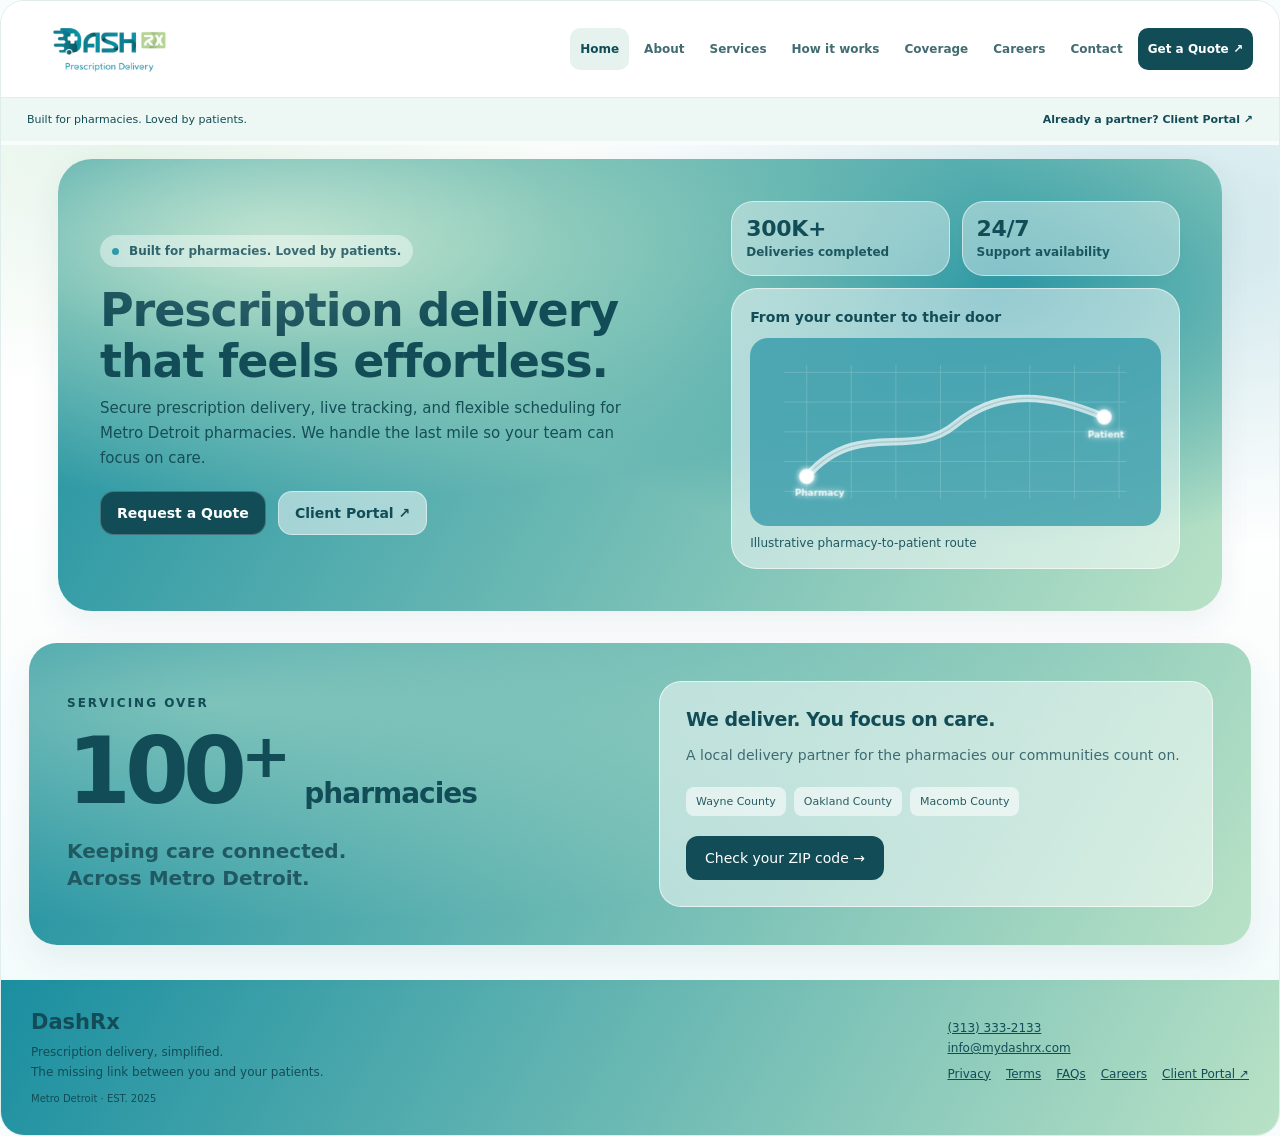
==== commit ec828d66: "Simplify homepage and remove repeated service and delivery details" ====
--- a/index.html
+++ b/index.html
@@ -10,10 +10,10 @@
     <p>Secure prescription delivery, live tracking, and flexible scheduling for Metro Detroit pharmacies. We handle the last mile so your team can focus on care.</p>
     <div class="hero-cta">
       <a class="btn primary" href="quote.html">Request a Quote</a>
-      <a class="btn ghost" href="services.html">Explore Services</a>
+      <a class="btn ghost" href="portal.html">Client Portal ↗</a>
     </div>
   </div>
-  <aside class="hero-side" aria-label="DashRx live preview widgets">
+  <aside class="hero-side" aria-label="DashRx delivery overview">
     <div class="kpi-row">
       <div class="kpi"><strong data-counter data-target="300" data-suffix="K+">300K+</strong><span>Deliveries completed</span></div>
       <div class="kpi"><strong data-counter data-target="24" data-suffix="/7">24/7</strong><span>Support availability</span></div>
@@ -47,145 +47,8 @@
   <circle data-mapdot cx="60" cy="170" r="7.5" fill="white" opacity=".98" filter="url(#glow)"></circle>
 </svg>
 </div>
-      <div class="map-legend">Illustrative route · Explore the journey below</div>
+      <div class="map-legend">Illustrative pharmacy-to-patient route</div>
     </div>
   </aside>
-</div></div></div><section class="pharmacy-trust" aria-label="Servicing over 100 pharmacies"><div class="trust-copy"><div class="eyebrow">SERVICING OVER</div><div class="trust-number"><strong>100<span>+</span></strong><h2>pharmacies</h2></div><p>Keeping care connected.<br>Across Metro Detroit.</p></div><div class="trust-detail"><div class="trust-note">We deliver. You focus on care.</div><p>A local delivery partner for the pharmacies our communities count on.</p><div class="trust-counties"><span>Wayne County</span><span>Oakland County</span><span>Macomb County</span></div><a class="site-action" href="quote.html">Let’s build your delivery plan →</a></div></section><section class="section"><div class="panel soft">
-  <h2 class="h2">Everything your pharmacy needs, beyond the counter.</h2>
-  <p class="sub">Reliable deliveries. Clear updates. More time for patient care.</p>
-  
-<div class="feature-grid">
-  <div class="fcard" role="button" tabindex="0" aria-expanded="false">
-    <div class="chev">⌄</div>
-    <div class="top">
-      <img src="assets/ic_tracking.svg" alt="Live tracking icon" decoding="async" loading="lazy">
-      <div>
-        <h3>Live Tracking</h3>
-        <p>Real-time GPS visibility from pickup to delivery.</p>
-      </div>
-    </div>
-    <div class="more">
-      <ul>
-        <li><strong>Live ETA updates</strong> that refresh as drivers move</li>
-        <li><strong>Shareable tracking</strong> for staff visibility</li>
-        <li><strong>Proof of delivery</strong>: photo + signature options</li>
-      </ul>
-      </div>
-  </div>
-
-  <div class="fcard" role="button" tabindex="0" aria-expanded="false">
-    <div class="chev">⌄</div>
-    <div class="top">
-      <img src="assets/ic_updates.svg" alt="Updates icon" decoding="async" loading="lazy">
-      <div>
-        <h3>Pharmacy &amp; Patient Updates</h3>
-        <p>Automatic alerts that reduce phone calls.</p>
-      </div>
-    </div>
-    <div class="more">
-      <ul>
-        <li>Pickup confirmed, in transit, delivered notifications</li>
-        <li>Optional patient-facing messaging (if enabled)</li>
-        <li>Status logs that keep staff in sync</li>
-      </ul>
-    </div>
-  </div>
-
-  <div class="fcard" role="button" tabindex="0" aria-expanded="false">
-    <div class="chev">⌄</div>
-    <div class="top">
-      <img src="assets/ic_schedule.svg" alt="Scheduling icon" decoding="async" loading="lazy">
-      <div>
-        <h3>Flexible Scheduling</h3>
-        <p>Same-day, next-day, and scheduled routes.</p>
-      </div>
-    </div>
-    <div class="more">
-      <ul>
-        <li>Recurring deliveries for adherence programs</li>
-        <li>Batch runs for better cost-per-stop</li>
-        <li>Peak-hour support when you’re busiest</li>
-      </ul>
-    </div>
-  </div>
-
-  <div class="fcard" role="button" tabindex="0" aria-expanded="false">
-    <div class="chev">⌄</div>
-    <div class="top">
-      <img src="assets/ic_shield.svg" alt="HIPAA compliance icon" decoding="async" loading="lazy">
-      <div>
-        <h3>Secure &amp; HIPAA-Compliant</h3>
-        <p>Privacy-first workflows with trained drivers.</p>
-      </div>
-    </div>
-    <div class="more">
-      <ul>
-        <li>Discreet delivery practices</li>
-        <li>Secure handling and verification options</li>
-        <li>Professional driver standards</li>
-      </ul>
-    </div>
-  </div>
-</div>
-
-</div></section>
-
-<div class="journey"><div class="journey-intro"><div class="eyebrow">VISIBILITY AT EVERY STEP</div><h2>Follow a delivery. Feel the difference.</h2><p>Click through a sample journey from pickup to doorstep.</p></div><div class="journey-grid"><div class="mapcard">
-      <h3>Your delivery journey</h3>
-      <div class="mapwrap">
-<svg viewbox="0 0 520 220" xmlns="http://www.w3.org/2000/svg" aria-label="Mock route map">
-  <defs>
-    <lineargradient id="road" x1="0" y1="0" x2="1" y2="1">
-      <stop offset="0" stop-color="rgba(255,255,255,.80)"></stop>
-      <stop offset="1" stop-color="rgba(255,255,255,.55)"></stop>
-    </lineargradient>
-    <filter id="glow" x="-50%" y="-50%" width="200%" height="200%">
-      <fegaussianblur stddeviation="4" result="b"></fegaussianblur>
-      <femerge><femergenode in="b"></femergenode><femergenode in="SourceGraphic"></femergenode></femerge>
-    </filter>
-  </defs>
-  <g opacity="0.22" stroke="white">
-    <path d="M30 30H490"></path><path d="M30 70H490"></path><path d="M30 110H490"></path><path d="M30 150H490"></path><path d="M30 190H490"></path>
-    <path d="M60 20V200"></path><path d="M120 20V200"></path><path d="M180 20V200"></path><path d="M240 20V200"></path>
-    <path d="M300 20V200"></path><path d="M360 20V200"></path><path d="M420 20V200"></path><path d="M480 20V200"></path>
-  </g>
-  <path data-mappath d="M60 170 C 130 90, 200 150, 260 100 S 390 60, 460 90" stroke="url(#road)" stroke-width="10" fill="none" stroke-linecap="round"></path>
-  <path d="M60 170 C 130 90, 200 150, 260 100 S 390 60, 460 90" stroke="rgba(18,77,87,.30)" stroke-width="2" fill="none" stroke-linecap="round" opacity="0.55"></path>
-  <g filter="url(#glow)">
-    <circle cx="60" cy="170" r="10" fill="white" opacity=".95"></circle><circle cx="460" cy="90" r="10" fill="white" opacity=".95"></circle>
-    <text x="44" y="196" font-size="12" fill="white" opacity=".92" font-weight="800">Pharmacy</text>
-    <text x="438" y="118" font-size="12" fill="white" opacity=".92" font-weight="800">Patient</text>
-  </g>
-  <circle data-mapdot cx="60" cy="170" r="7.5" fill="white" opacity=".98" filter="url(#glow)"></circle>
-</svg>
-</div>
-      <div class="map-legend">Interactive demo · No patient data</div>
-    </div>
-  <div class="journey-status" data-timeline>
-    <div class="timeline"><div class="tline-bar"><div data-tbar></div></div>
-
-    <div class="tline-steps">
-      <button class="tstep active" data-tstep data-pct="12" data-title="Pickup Confirmed" data-msg="Driver receives the package and confirms pickup in the system." type="button" aria-pressed="true">
-        <span class="dotmini"></span> Pickup
-      </button>
-      <button class="tstep" data-tstep data-pct="38" data-title="In Transit" data-msg="Live tracking is active. ETA updates as the driver moves." type="button" aria-pressed="false">
-        <span class="dotmini"></span> Transit
-      </button>
-      <button class="tstep" data-tstep data-pct="62" data-title="Arriving Soon" data-msg="Patient notified and delivery window confirmed." type="button" aria-pressed="false">
-        <span class="dotmini"></span> ETA
-      </button>
-      <button class="tstep" data-tstep data-pct="84" data-title="At Door" data-msg="Driver arrives and completes verification steps your pharmacy requires." type="button" aria-pressed="false">
-        <span class="dotmini"></span> Door
-      </button>
-      <button class="tstep" data-tstep data-pct="100" data-title="Delivered" data-msg="Delivery completed with proof-of-delivery recorded." type="button" aria-pressed="false">
-        <span class="dotmini"></span> Done
-      </button>
-    </div>
-
-    <div class="tdetail" aria-live="polite">
-      <strong data-ttitle>Pickup Confirmed</strong>
-      <span data-tmsg>Driver receives the package and confirms pickup in the system.</span>
-    </div>
-  </div><button class="ref-next" type="button">Next step →</button></div>
-</div></div><div class="patient-notice"><h3>Before every pickup</h3><p>Enter the patient’s name, delivery address, and phone number in the client portal for each delivery before we pick up. Keep these details out of public website forms.</p><a class="site-action" href="portal.html">Enter deliveries in Client Portal ↗</a></div><section class="cta-band"><div><h2>Your pharmacy focuses on care.<br>We handle the last mile.</h2><p>Let’s build a delivery plan that fits your team.</p></div><a class="site-action" href="quote.html">Get my delivery plan →</a></section></main><footer class="full-footer"><div><strong>DashRx</strong><p>Prescription delivery, simplified.<br>The missing link between you and your patients.</p><small>Metro Detroit · EST. 2025</small></div><div><p><a href="tel:+13133332133">(313) 333-2133</a><br><a href="mailto:info@mydashrx.com">info@mydashrx.com</a></p><div class="full-footer-links"><a class="cursor-interaction" href="privacy.html">Privacy</a><a class="cursor-interaction" href="terms.html">Terms</a><a class="cursor-interaction" href="faq.html">FAQs</a><a class="cursor-interaction" href="careers.html">Careers</a><a class="cursor-interaction" href="portal.html">Client Portal ↗</a></div></div></footer>
+</div></div></div><section class="pharmacy-trust" aria-label="Servicing over 100 pharmacies"><div class="trust-copy"><div class="eyebrow">SERVICING OVER</div><div class="trust-number"><strong>100<span>+</span></strong><h2>pharmacies</h2></div><p>Keeping care connected.<br>Across Metro Detroit.</p></div><div class="trust-detail"><div class="trust-note">We deliver. You focus on care.</div><p>A local delivery partner for the pharmacies our communities count on.</p><div class="trust-counties"><span>Wayne County</span><span>Oakland County</span><span>Macomb County</span></div><a class="site-action" href="coverage.html">Check your ZIP code →</a></div></section></main><footer class="full-footer"><div><strong>DashRx</strong><p>Prescription delivery, simplified.<br>The missing link between you and your patients.</p><small>Metro Detroit · EST. 2025</small></div><div><p><a href="tel:+13133332133">(313) 333-2133</a><br><a href="mailto:info@mydashrx.com">info@mydashrx.com</a></p><div class="full-footer-links"><a class="cursor-interaction" href="privacy.html">Privacy</a><a class="cursor-interaction" href="terms.html">Terms</a><a class="cursor-interaction" href="faq.html">FAQs</a><a class="cursor-interaction" href="careers.html">Careers</a><a class="cursor-interaction" href="portal.html">Client Portal ↗</a></div></div></footer>
 </div></body></html>
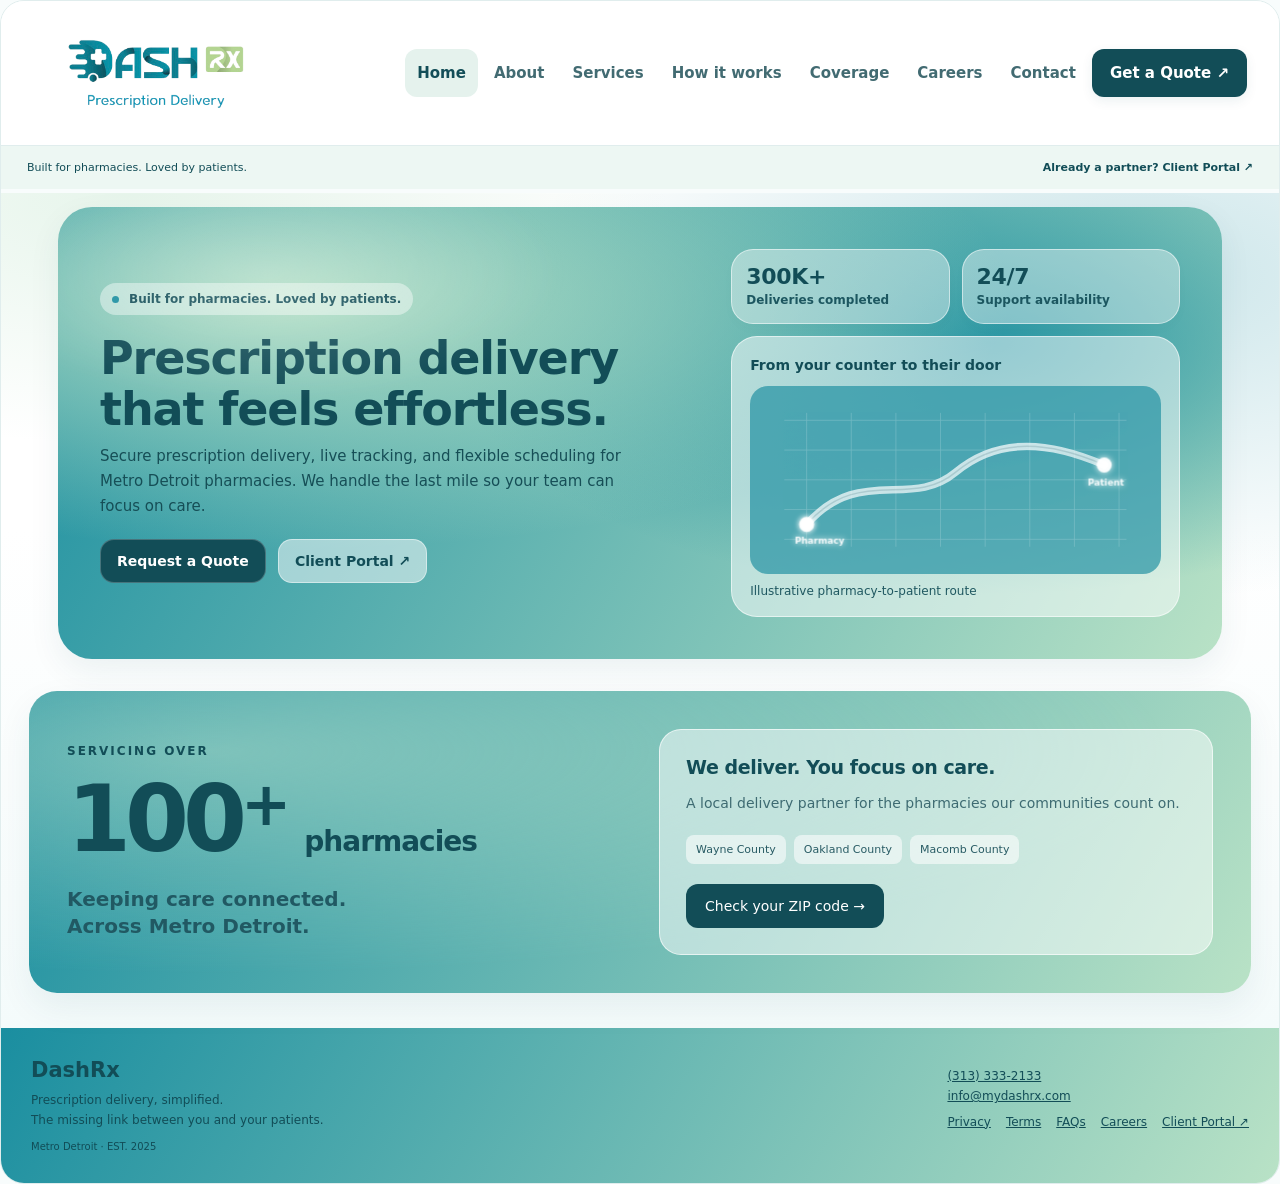
==== commit 10811842: "Enlarge shared navigation and use original high-resolution DashRx logo" ====
--- a/index.html
+++ b/index.html
@@ -1,5 +1,5 @@
 <!doctype html>
-<html lang="en"><head><meta charset="utf-8"><meta name="viewport" content="width=device-width, initial-scale=1"><meta name="theme-color" content="#1a8ea0"><title>Prescription Delivery for Pharmacies | DashRx</title><meta name="description" content="DashRx provides secure prescription delivery for pharmacies throughout Wayne, Oakland, and Macomb counties. We deliver. You focus on care."><link rel="canonical" href="https://mydashrx.com/"><link rel="stylesheet" href="css/site.css"><link rel="icon" type="image/svg+xml" href="assets/dashrx_logo.svg"><meta name="referrer" content="strict-origin-when-cross-origin"><script src="js/site.js" defer></script></head><body style="margin:0;background:#f8fcfc;font-family:ui-sans-serif,system-ui"><div id="rx-full"><header class="full-nav"><a class="full-brand cursor-interaction" aria-label="DashRx homepage" href="index.html"><img class="full-logo" alt="DashRx" src="assets/dashrx-logo.webp" width="160" height="72" decoding="async"></a><a class="mobile-header-quote cursor-interaction" href="quote.html">Quote ↗</a><button class="mobile-menu-button cursor-interaction" type="button" aria-controls="rx-main-menu" aria-expanded="false">Menu</button><nav id="rx-main-menu" class="full-links" aria-label="Website navigation"><a class="cursor-interaction" href="index.html" aria-current="page">Home</a><a class="cursor-interaction" href="about.html">About</a><a class="cursor-interaction" href="services.html">Services</a><a class="cursor-interaction" href="how-it-works.html">How it works</a><a class="cursor-interaction" href="coverage.html">Coverage</a><a class="cursor-interaction" href="careers.html">Careers</a><a class="cursor-interaction" href="contact.html">Contact</a><a class="full-quote cursor-interaction" href="quote.html">Get a Quote ↗</a></nav></header>
+<html lang="en"><head><meta charset="utf-8"><meta name="viewport" content="width=device-width, initial-scale=1"><meta name="theme-color" content="#1a8ea0"><title>Prescription Delivery for Pharmacies | DashRx</title><meta name="description" content="DashRx provides secure prescription delivery for pharmacies throughout Wayne, Oakland, and Macomb counties. We deliver. You focus on care."><link rel="canonical" href="https://mydashrx.com/"><link rel="stylesheet" href="css/site.css"><link rel="icon" type="image/svg+xml" href="assets/dashrx_logo.svg"><meta name="referrer" content="strict-origin-when-cross-origin"><script src="js/site.js" defer></script></head><body style="margin:0;background:#f8fcfc;font-family:ui-sans-serif,system-ui"><div id="rx-full"><header class="full-nav"><a class="full-brand cursor-interaction" aria-label="DashRx homepage" href="index.html"><img class="full-logo" alt="DashRx" src="assets/dashrx_logo.png" width="160" height="72" decoding="async"></a><a class="mobile-header-quote cursor-interaction" href="quote.html">Quote ↗</a><button class="mobile-menu-button cursor-interaction" type="button" aria-controls="rx-main-menu" aria-expanded="false">Menu</button><nav id="rx-main-menu" class="full-links" aria-label="Website navigation"><a class="cursor-interaction" href="index.html" aria-current="page">Home</a><a class="cursor-interaction" href="about.html">About</a><a class="cursor-interaction" href="services.html">Services</a><a class="cursor-interaction" href="how-it-works.html">How it works</a><a class="cursor-interaction" href="coverage.html">Coverage</a><a class="cursor-interaction" href="careers.html">Careers</a><a class="cursor-interaction" href="contact.html">Contact</a><a class="full-quote cursor-interaction" href="quote.html">Get a Quote ↗</a></nav></header>
 <div class="full-portal-row"><span>Built for pharmacies. Loved by patients.</span><a class="cursor-interaction" href="portal.html">Already a partner? Client Portal ↗</a></div>
 <div class="mobile-actions"><a href="tel:+13133332133">Call DashRx</a><a class="cursor-interaction" href="quote.html">Get a Quote →</a></div>
 <main class="rx-content page ready" id="main-content"><div class="hero"><div class="hero-wrap">
--- a/css/site.css
+++ b/css/site.css
@@ -362,3 +362,30 @@
 #rx-full .full-links a{display:inline-flex;align-items:center;text-decoration:none}#rx-full .mobile-header-quote{text-decoration:none}#rx-full .full-footer-links a{font-size:12px}#rx-full .mobile-actions .mobile-quote{background:#124d57;color:white}.rx-content{padding-bottom:35px}.rx-content [hidden]{display:none!important}.rx-content .mapcard{color:#124d57}.rx-content .map-legend{font-size:12px}.rx-content .site-action{cursor:pointer}.rx-content .contact-grid article p{line-height:1.6}.rx-content .form-privacy{font-size:12px;line-height:1.65}#rx-full .full-brand{display:inline-flex}.rx-content .legal-page p{line-height:1.8}.rx-content .coverage-result{margin-top:16px}#rx-full .full-footer-links{align-items:center}@media(max-width:700px){#rx-full .full-links a{font-size:14px;min-height:46px;padding:12px}#rx-full .mobile-actions a{min-height:46px}.rx-content .kpi-row{grid-template-columns:1fr 1fr}.rx-content .mapcard h3{font-size:14px}}@media(prefers-reduced-motion:reduce){*,*::before,*::after{animation:none!important;transition:none!important;scroll-behavior:auto!important}}
 
 #rx-full .full-portal-row a{text-decoration:none}#rx-full .mobile-actions .mobile-quote{background:#124d57;color:white}#rx-full a:focus-visible,button:focus-visible{outline:3px solid #2e7b85;outline-offset:3px}
+
+/* A clearer, roomier shared header. */
+#rx-full .full-nav{padding:16px 32px;gap:20px;flex-wrap:nowrap}
+#rx-full .full-logo{width:240px;height:112px;display:block;object-fit:contain}
+#rx-full .full-brand{flex-shrink:0}
+#rx-full .full-links{gap:4px;flex-wrap:nowrap}
+#rx-full .full-links a{font-size:15px;font-weight:650;padding:13px 12px;min-height:48px;white-space:nowrap;border-radius:12px}
+#rx-full .full-links a:hover{background:#edf7f3;color:#124d57}
+#rx-full .full-links .full-quote{padding:14px 18px;box-shadow:0 4px 12px #124d5714}
+#rx-full .full-links .full-quote:hover{background:#1a6975;color:#fff}
+@media(max-width:1150px){
+#rx-full .full-nav{padding:12px 24px;gap:12px;flex-wrap:wrap;justify-content:flex-start}
+#rx-full .full-brand{margin-right:auto}
+#rx-full .full-logo{width:210px;height:98px}
+#rx-full .mobile-menu-button,#rx-full .mobile-header-quote{display:inline-flex;align-items:center;justify-content:center;min-height:48px;padding:12px 16px;border-radius:12px;font-size:15px;font-weight:650}
+#rx-full .mobile-menu-button{background:#edf7f3;color:#124d57;border:1px solid #d5e6df}
+#rx-full .mobile-header-quote{background:#124d57;color:#fff;border:0}
+#rx-full .full-links{display:none;width:100%;padding:16px 0 4px;grid-template-columns:1fr 1fr;gap:8px;border-top:1px solid #dfede8}
+#rx-full .full-links.is-open{display:grid}
+#rx-full .full-links a{white-space:normal;text-align:left}
+}
+@media(max-width:700px){
+#rx-full .full-nav{padding:10px 16px;gap:8px}
+#rx-full .full-logo{width:174px;height:84px}
+#rx-full .mobile-menu-button,#rx-full .mobile-header-quote{padding:11px 12px;font-size:14px;min-width:0}
+}
+@media(max-width:360px){#rx-full .full-logo{width:152px;height:76px}#rx-full .mobile-header-quote{display:none}}
